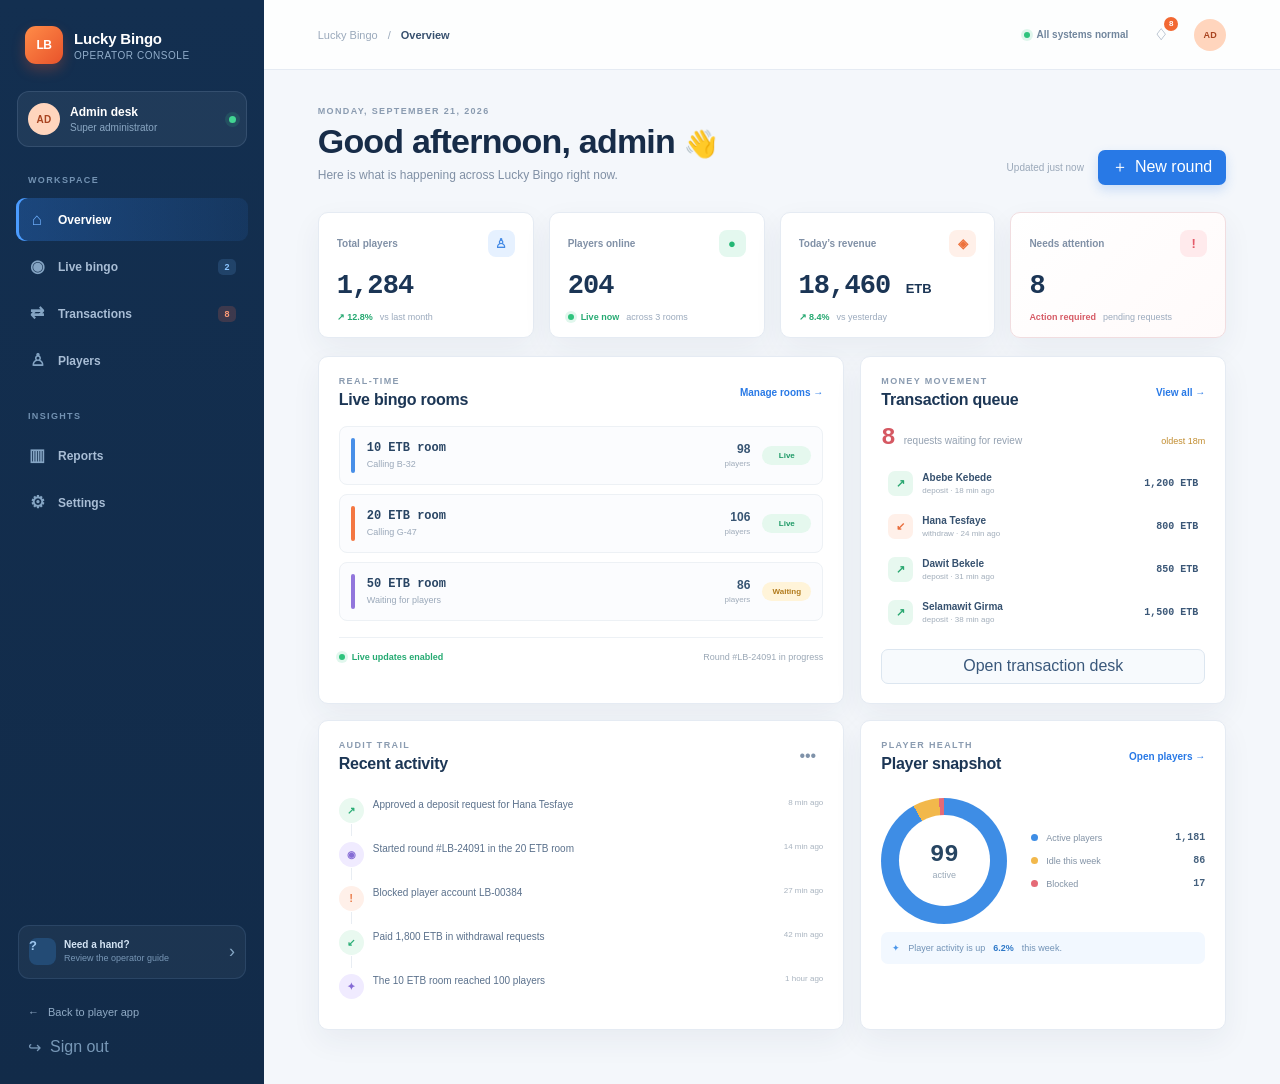
==== admin.html @ dc2738b4 "Add files via upload" ====
<!DOCTYPE html>
<html lang="en">
  <head>
    <meta charset="UTF-8" />
    <meta name="viewport" content="width=device-width, initial-scale=1.0" />
    <meta name="theme-color" content="#f5f7fb" />
    <title>Lucky Bingo — Admin Console</title>
    <link rel="stylesheet" href="style.css" />
    <link rel="stylesheet" href="admin.css" />
  </head>
  <body class="admin-body">
    <div class="admin-shell">
      <aside class="admin-sidebar" id="admin-sidebar">
        <div class="admin-brand">
          <div class="admin-brand-mark" aria-hidden="true">LB</div>
          <div>
            <strong>Lucky Bingo</strong>
            <span>Operator console</span>
          </div>
        </div>

        <div class="admin-user-card">
          <div class="admin-avatar admin-avatar-orange">AD</div>
          <div class="admin-user-copy">
            <strong>Admin desk</strong>
            <span>Super administrator</span>
          </div>
          <span class="admin-online-dot" aria-label="Online"></span>
        </div>

        <nav class="admin-nav" aria-label="Admin navigation">
          <span class="admin-nav-label">Workspace</span>
          <a class="admin-nav-link is-active" href="#overview" data-section="overview">
            <span class="admin-nav-icon" aria-hidden="true">⌂</span>
            <span>Overview</span>
          </a>
          <a class="admin-nav-link" href="#live" data-section="live">
            <span class="admin-nav-icon" aria-hidden="true">◉</span>
            <span>Live bingo</span>
            <em class="admin-nav-badge" id="nav-live-badge">3</em>
          </a>
          <a class="admin-nav-link" href="#transactions" data-section="transactions">
            <span class="admin-nav-icon" aria-hidden="true">⇄</span>
            <span>Transactions</span>
            <em class="admin-nav-badge is-alert" id="nav-transaction-badge">8</em>
          </a>
          <a class="admin-nav-link" href="#players" data-section="players">
            <span class="admin-nav-icon" aria-hidden="true">♙</span>
            <span>Players</span>
          </a>

          <span class="admin-nav-label admin-nav-label-spaced">Insights</span>
          <a class="admin-nav-link" href="#reports" data-section="reports">
            <span class="admin-nav-icon" aria-hidden="true">▥</span>
            <span>Reports</span>
          </a>
          <a class="admin-nav-link" href="#settings" data-section="settings">
            <span class="admin-nav-icon" aria-hidden="true">⚙</span>
            <span>Settings</span>
          </a>
        </nav>

        <div class="admin-sidebar-footer">
          <div class="admin-help-card">
            <span class="admin-help-icon" aria-hidden="true">?</span>
            <div>
              <strong>Need a hand?</strong>
              <span>Review the operator guide</span>
            </div>
            <button type="button" class="admin-icon-button admin-help-button" id="open-help" aria-label="Open help">›</button>
          </div>
          <a class="admin-back-link" href="index.html"><span aria-hidden="true">←</span> Back to player app</a>
          <button type="button" class="admin-signout" id="admin-signout"><span aria-hidden="true">↪</span> Sign out</button>
        </div>
      </aside>

      <main class="admin-main">
        <header class="admin-topbar">
          <button type="button" class="admin-menu-button" id="admin-menu-button" aria-label="Open navigation">☰</button>
          <div class="admin-breadcrumbs">
            <span>Lucky Bingo</span><span aria-hidden="true">/</span><strong id="current-section-label">Overview</strong>
          </div>
          <div class="admin-topbar-actions">
            <div class="admin-system-status"><span class="admin-status-pulse"></span> All systems normal</div>
            <button type="button" class="admin-icon-button admin-notification-button" id="notification-button" aria-label="View notifications">
              <span aria-hidden="true">♢</span><em id="notification-count">5</em>
            </button>
            <div class="admin-top-avatar">AD</div>
          </div>
        </header>

        <div class="admin-content">
          <section class="admin-section is-active" id="admin-overview" data-page="overview">
            <div class="admin-page-heading">
              <div>
                <span class="admin-kicker">MONDAY, SEPTEMBER 21, 2026</span>
                <h1>Good afternoon, admin <span aria-hidden="true">👋</span></h1>
                <p>Here is what is happening across Lucky Bingo right now.</p>
              </div>
              <div class="admin-heading-actions">
                <span class="admin-last-updated" id="last-updated">Updated just now</span>
                <button type="button" class="admin-button admin-button-primary" data-quick-action="new-round"><span aria-hidden="true">＋</span> New round</button>
              </div>
            </div>

            <div class="admin-stat-grid">
              <article class="admin-stat-card">
                <div class="admin-stat-top"><span class="admin-stat-label">Total players</span><span class="admin-stat-icon admin-stat-icon-blue">♙</span></div>
                <strong class="admin-stat-value" id="stat-players">1,284</strong>
                <div class="admin-stat-foot"><span class="admin-trend is-up">↗ 12.8%</span><span>vs last month</span></div>
              </article>
              <article class="admin-stat-card">
                <div class="admin-stat-top"><span class="admin-stat-label">Players online</span><span class="admin-stat-icon admin-stat-icon-green">●</span></div>
                <strong class="admin-stat-value" id="stat-online">286</strong>
                <div class="admin-stat-foot"><span class="admin-live-label"><i></i> Live now</span><span>across 3 rooms</span></div>
              </article>
              <article class="admin-stat-card">
                <div class="admin-stat-top"><span class="admin-stat-label">Today’s revenue</span><span class="admin-stat-icon admin-stat-icon-orange">◈</span></div>
                <strong class="admin-stat-value" id="stat-revenue">18,460 <small>ETB</small></strong>
                <div class="admin-stat-foot"><span class="admin-trend is-up">↗ 8.4%</span><span>vs yesterday</span></div>
              </article>
              <article class="admin-stat-card admin-stat-card-alert">
                <div class="admin-stat-top"><span class="admin-stat-label">Needs attention</span><span class="admin-stat-icon admin-stat-icon-red">!</span></div>
                <strong class="admin-stat-value" id="stat-attention">8</strong>
                <div class="admin-stat-foot"><span class="admin-trend is-alert">Action required</span><span>pending requests</span></div>
              </article>
            </div>

            <div class="admin-dashboard-grid">
              <article class="admin-panel admin-live-summary-panel">
                <div class="admin-panel-heading">
                  <div><span class="admin-panel-eyebrow">REAL-TIME</span><h2>Live bingo rooms</h2></div>
                  <a class="admin-text-link" href="#live" data-section="live">Manage rooms <span aria-hidden="true">→</span></a>
                </div>
                <div class="admin-room-list" id="dashboard-rooms"></div>
                <div class="admin-panel-footer"><span class="admin-live-label"><i></i> Live updates enabled</span><span id="dashboard-round-label">Round #LB-24091 in progress</span></div>
              </article>

              <article class="admin-panel admin-queue-panel">
                <div class="admin-panel-heading">
                  <div><span class="admin-panel-eyebrow">MONEY MOVEMENT</span><h2>Transaction queue</h2></div>
                  <a class="admin-text-link" href="#transactions" data-section="transactions">View all <span aria-hidden="true">→</span></a>
                </div>
                <div class="admin-queue-total"><strong id="queue-total">8</strong><span>requests waiting for review</span><span class="admin-queue-clock" id="queue-age">oldest 18m</span></div>
                <div class="admin-mini-transactions" id="dashboard-transactions"></div>
                <button type="button" class="admin-button admin-button-soft admin-full-button" data-section="transactions">Open transaction desk</button>
              </article>

              <article class="admin-panel admin-activity-panel">
                <div class="admin-panel-heading">
                  <div><span class="admin-panel-eyebrow">AUDIT TRAIL</span><h2>Recent activity</h2></div>
                  <button type="button" class="admin-more-button" id="clear-activity" title="Clear activity">•••</button>
                </div>
                <div class="admin-activity-list" id="activity-list"></div>
              </article>

              <article class="admin-panel admin-health-panel">
                <div class="admin-panel-heading">
                  <div><span class="admin-panel-eyebrow">PLAYER HEALTH</span><h2>Player snapshot</h2></div>
                  <a class="admin-text-link" href="#players" data-section="players">Open players <span aria-hidden="true">→</span></a>
                </div>
                <div class="admin-health-body">
                  <div class="admin-donut" id="player-donut"><span><strong id="active-percent">92</strong><small>active</small></span></div>
                  <div class="admin-health-legend">
                    <div><i class="legend-active"></i><span>Active players</span><strong id="active-count">1,181</strong></div>
                    <div><i class="legend-idle"></i><span>Idle this week</span><strong id="idle-count">86</strong></div>
                    <div><i class="legend-blocked"></i><span>Blocked</span><strong id="blocked-count">17</strong></div>
                  </div>
                </div>
                <div class="admin-health-note"><span aria-hidden="true">✦</span> Player activity is up <b>6.2%</b> this week.</div>
              </article>
            </div>
          </section>

          <section class="admin-section" id="admin-live" data-page="live">
            <div class="admin-page-heading">
              <div><span class="admin-kicker">BINGO OPERATIONS</span><h1>Live bingo control</h1><p>Monitor every room, call numbers, and keep rounds moving.</p></div>
              <div class="admin-heading-actions"><span class="admin-live-label admin-live-label-large"><i></i> Live control connected</span><button type="button" class="admin-button admin-button-primary" data-live-action="new-round"><span aria-hidden="true">＋</span> Start new round</button></div>
            </div>
            <div class="admin-live-toolbar">
              <div class="admin-room-tabs" id="live-room-tabs"></div>
              <div class="admin-live-toolbar-right"><span class="admin-small-muted">Auto-call interval</span><select class="admin-select admin-select-small" id="call-interval"><option value="5">5 sec</option><option value="8" selected>8 sec</option><option value="12">12 sec</option></select><button type="button" class="admin-button admin-button-soft" data-live-action="refresh"><span aria-hidden="true">↻</span> Refresh</button></div>
            </div>
            <div class="admin-live-control-grid">
              <article class="admin-panel admin-round-panel">
                <div class="admin-panel-heading"><div><span class="admin-panel-eyebrow">ROOM CONTROL</span><h2 id="live-room-title">20 ETB room</h2></div><span class="admin-round-state is-live" id="live-round-state"><i></i> LIVE</span></div>
                <div class="admin-round-number"><div class="admin-call-label">LAST NUMBER CALLED</div><strong id="live-call-ball">G-47</strong><span><b id="live-call-count">22</b> of 75 numbers</span></div>
                <div class="admin-round-progress"><div id="live-round-progress" style="width: 29%"></div></div>
                <div class="admin-round-meta"><span>Round <b id="live-round-id">#LB-24091</b></span><span>Prize pool <b id="live-prize-pool">3,240 ETB</b></span></div>
                <div class="admin-round-actions"><button type="button" class="admin-button admin-button-primary" data-live-action="toggle-round" id="toggle-round-button">Pause round</button><button type="button" class="admin-button admin-button-outline" data-live-action="next-call"><span aria-hidden="true">↗</span> Call next</button><button type="button" class="admin-button admin-button-danger-outline" data-live-action="end-round">End round</button></div>
                <div class="admin-control-warning"><span aria-hidden="true">!</span><span>Ending a round cannot be undone. Confirmations are required for payouts.</span></div>
              </article>
              <article class="admin-panel admin-room-health-panel">
                <div class="admin-panel-heading"><div><span class="admin-panel-eyebrow">ROOM HEALTH</span><h2>At a glance</h2></div><span class="admin-chip admin-chip-green">Healthy</span></div>
                <div class="admin-health-metrics"><div><strong id="live-player-count">106</strong><span>players joined</span></div><div><strong id="live-card-count">106</strong><span>cards in play</span></div><div><strong id="live-callers">4</strong><span>possible winners</span></div><div><strong id="live-average-call">01:42</strong><span>avg. call time</span></div></div>
                <div class="admin-room-progress-list"><div><span>Room capacity</span><b>71%</b><div><i style="width:71%"></i></div></div><div><span>Connection quality</span><b>98%</b><div><i class="is-blue" style="width:98%"></i></div></div></div>
              </article>
              <article class="admin-panel admin-call-history-panel">
                <div class="admin-panel-heading"><div><span class="admin-panel-eyebrow">CALL HISTORY</span><h2>Numbers called</h2></div><button type="button" class="admin-more-button" data-live-action="clear-history">Clear</button></div>
                <div class="admin-call-history" id="live-call-history"></div>
                <p class="admin-empty-note" id="call-history-note">Most recent calls appear here.</p>
              </article>
              <article class="admin-panel admin-room-management-panel">
                <div class="admin-panel-heading"><div><span class="admin-panel-eyebrow">ROOMS</span><h2>Room availability</h2></div><span class="admin-small-muted">Player lobby view</span></div>
                <div class="admin-management-list" id="live-room-management"></div>
              </article>
            </div>
          </section>

          <section class="admin-section" id="admin-transactions" data-page="transactions">
            <div class="admin-page-heading">
              <div><span class="admin-kicker">FINANCE DESK</span><h1>Deposits &amp; withdrawals</h1><p>Review requests, verify payment details, and keep player balances accurate.</p></div>
              <div class="admin-heading-actions"><button type="button" class="admin-button admin-button-soft" id="export-transactions"><span aria-hidden="true">↓</span> Export CSV</button><button type="button" class="admin-button admin-button-primary" id="refresh-transactions"><span aria-hidden="true">↻</span> Refresh</button></div>
            </div>
            <div class="admin-finance-summary"><div><span>Pending deposits</span><strong id="finance-deposits">5,800 <small>ETB</small></strong><em id="finance-deposit-count">5 requests</em></div><div><span>Pending withdrawals</span><strong id="finance-withdrawals">2,450 <small>ETB</small></strong><em id="finance-withdrawal-count">3 requests</em></div><div><span>Processed today</span><strong id="finance-processed">18,460 <small>ETB</small></strong><em class="is-positive">+8.4% from yesterday</em></div><div><span>Average review time</span><strong>06:24</strong><em class="is-positive">Within target</em></div></div>
            <article class="admin-panel admin-table-panel">
              <div class="admin-table-toolbar"><div class="admin-filter-tabs" role="tablist" aria-label="Transaction filter"><button type="button" class="is-active" data-transaction-filter="all">All <b id="filter-all-count">8</b></button><button type="button" data-transaction-filter="deposit">Deposits <b id="filter-deposit-count">5</b></button><button type="button" data-transaction-filter="withdraw">Withdrawals <b id="filter-withdraw-count">3</b></button><button type="button" data-transaction-filter="processed">Processed</button></div><div class="admin-table-tools"><label class="admin-inline-search"><span aria-hidden="true">⌕</span><input type="search" id="transaction-search" placeholder="Search transactions" /></label><select class="admin-select" id="transaction-status-filter"><option value="all">All statuses</option><option value="pending">Pending</option><option value="approved">Approved</option><option value="rejected">Rejected</option></select></div></div>
              <div class="admin-table-scroll"><table class="admin-table"><thead><tr><th>Player</th><th>Type</th><th>Method</th><th>Amount</th><th>Requested</th><th>Status</th><th><span class="admin-sr-only">Actions</span></th></tr></thead><tbody id="transactions-table"></tbody></table></div>
              <div class="admin-table-footer"><span id="transaction-result-count">Showing 8 requests</span><div class="admin-pagination"><button type="button" disabled aria-label="Previous page">‹</button><button type="button" class="is-current">1</button><button type="button">2</button><button type="button" aria-label="Next page">›</button></div></div>
            </article>
          </section>

          <section class="admin-section" id="admin-players" data-page="players">
            <div class="admin-page-heading">
              <div><span class="admin-kicker">PLAYER DIRECTORY</span><h1>Players</h1><p>Search accounts, manage access, and keep player profiles up to date.</p></div>
              <div class="admin-heading-actions"><button type="button" class="admin-button admin-button-soft" id="export-players"><span aria-hidden="true">↓</span> Export list</button><button type="button" class="admin-button admin-button-primary" data-player-action="add"><span aria-hidden="true">＋</span> Add player</button></div>
            </div>
            <div class="admin-player-insights"><div><span class="admin-insight-icon admin-insight-blue">♙</span><span><b id="player-total-count">1,284</b><small>Total accounts</small></span></div><div><span class="admin-insight-icon admin-insight-green">✓</span><span><b id="player-verified-count">1,198</b><small>Verified accounts</small></span></div><div><span class="admin-insight-icon admin-insight-orange">◌</span><span><b id="player-new-count">38</b><small>New this month</small></span></div><div><span class="admin-insight-icon admin-insight-red">!</span><span><b id="player-blocked-count">17</b><small>Blocked accounts</small></span></div></div>
            <article class="admin-panel admin-table-panel">
              <div class="admin-table-toolbar"><label class="admin-player-search"><span aria-hidden="true">⌕</span><input type="search" id="player-search" placeholder="Search by name, email, phone or player ID" /><kbd>⌘ K</kbd></label><div class="admin-table-tools"><select class="admin-select" id="player-status-filter"><option value="all">All statuses</option><option value="active">Active</option><option value="idle">Idle</option><option value="blocked">Blocked</option></select><button type="button" class="admin-filter-button" id="player-filter-button"><span aria-hidden="true">☷</span> Filters</button></div></div>
              <div class="admin-table-scroll"><table class="admin-table admin-player-table"><thead><tr><th>Player</th><th>Contact</th><th>Wallet balance</th><th>Games</th><th>Last active</th><th>Status</th><th><span class="admin-sr-only">Actions</span></th></tr></thead><tbody id="players-table"></tbody></table></div>
              <div class="admin-table-footer"><span id="player-result-count">Showing 8 players</span><div class="admin-pagination"><button type="button" disabled>‹</button><button type="button" class="is-current">1</button><button type="button">2</button><button type="button">3</button><button type="button">›</button></div></div>
            </article>
          </section>

          <section class="admin-section" id="admin-reports" data-page="reports">
            <div class="admin-page-heading"><div><span class="admin-kicker">INSIGHTS</span><h1>Reports</h1><p>Understand performance, player behavior, and the health of your bingo operation.</p></div><div class="admin-heading-actions"><select class="admin-select" id="report-range"><option>Last 7 days</option><option>Last 30 days</option><option>This year</option></select><button type="button" class="admin-button admin-button-soft" id="export-report"><span aria-hidden="true">↓</span> Export report</button></div></div>
            <div class="admin-report-grid"><article class="admin-panel admin-chart-panel admin-chart-wide"><div class="admin-panel-heading"><div><span class="admin-panel-eyebrow">REVENUE TREND</span><h2>Net revenue</h2></div><strong class="admin-chart-total">18,460 <small>ETB</small></strong></div><div class="admin-chart-legend"><span><i class="chart-line chart-line-blue"></i> Revenue</span><span><i class="chart-line chart-line-orange"></i> Payouts</span></div><div class="admin-chart" aria-label="Revenue chart"><div class="admin-chart-y"><span>20k</span><span>15k</span><span>10k</span><span>5k</span><span>0</span></div><div class="admin-chart-area"><div class="admin-chart-gridlines"><i></i><i></i><i></i><i></i><i></i></div><svg viewBox="0 0 720 220" preserveAspectRatio="none" role="img" aria-label="Revenue and payout trend"><defs><linearGradient id="revenue-fill" x1="0" x2="0" y1="0" y2="1"><stop offset="0" stop-color="#2f80ed" stop-opacity=".24"/><stop offset="1" stop-color="#2f80ed" stop-opacity="0"/></linearGradient></defs><path class="chart-fill" d="M0 172 C42 162 58 155 92 158 S144 134 178 145 S230 121 268 130 S320 91 360 112 S416 82 452 96 S496 48 540 72 S600 38 636 55 S682 31 720 42 L720 220 L0 220 Z"/><path class="chart-path chart-path-blue" d="M0 172 C42 162 58 155 92 158 S144 134 178 145 S230 121 268 130 S320 91 360 112 S416 82 452 96 S496 48 540 72 S600 38 636 55 S682 31 720 42"/><path class="chart-path chart-path-orange" d="M0 190 C42 181 58 176 92 178 S144 161 178 170 S230 144 268 154 S320 119 360 140 S416 106 452 125 S496 79 540 102 S600 65 636 83 S682 61 720 70"/></svg><div class="admin-chart-x"><span>15 Sep</span><span>17 Sep</span><span>19 Sep</span><span>21 Sep</span></div></div></div></article><article class="admin-panel admin-chart-panel"><div class="admin-panel-heading"><div><span class="admin-panel-eyebrow">ROOM PERFORMANCE</span><h2>Top rooms</h2></div><button type="button" class="admin-more-button">•••</button></div><div class="admin-bar-list"><div><span><b>10 ETB room</b><small>2,180 rounds</small></span><strong>42%</strong><i><em style="width:42%"></em></i></div><div><span><b>20 ETB room</b><small>1,640 rounds</small></span><strong>34%</strong><i><em style="width:34%"></em></i></div><div><span><b>50 ETB room</b><small>812 rounds</small></span><strong>24%</strong><i><em style="width:24%"></em></i></div></div><div class="admin-report-callout"><span aria-hidden="true">✦</span><span>The <b>10 ETB room</b> brings the most first-time players.</span></div></article><article class="admin-panel admin-chart-panel"><div class="admin-panel-heading"><div><span class="admin-panel-eyebrow">PLAYER RETENTION</span><h2>Weekly return rate</h2></div><span class="admin-chip admin-chip-green">+4.8%</span></div><div class="admin-retention-score"><strong>68.4<small>%</small></strong><span>players returned this week</span></div><div class="admin-retention-bars"><i style="height:43%"></i><i style="height:58%"></i><i style="height:51%"></i><i style="height:70%"></i><i style="height:64%"></i><i style="height:83%"></i><i style="height:92%"></i></div><div class="admin-chart-x admin-chart-x-even"><span>Mon</span><span>Tue</span><span>Wed</span><span>Thu</span><span>Fri</span><span>Sat</span><span>Sun</span></div></article></div>
          </section>

          <section class="admin-section" id="admin-settings" data-page="settings">
            <div class="admin-page-heading"><div><span class="admin-kicker">CONTROL CENTER</span><h1>Settings</h1><p>Set safe defaults for your operation. Changes are saved in this browser.</p></div><span class="admin-saved-label" id="settings-saved">All changes saved</span></div>
            <div class="admin-settings-grid"><article class="admin-panel admin-settings-panel"><div class="admin-panel-heading"><div><span class="admin-panel-eyebrow">GAME DEFAULTS</span><h2>Round settings</h2></div></div><label class="admin-setting-row"><span><b>Commission rate</b><small>Percentage held from every prize pool</small></span><span class="admin-input-suffix"><input type="number" id="setting-commission" min="0" max="50" step="1" value="20" /><em>%</em></span></label><label class="admin-setting-row"><span><b>Auto-start threshold</b><small>Players required before a room starts</small></span><span class="admin-input-suffix"><input type="number" id="setting-threshold" min="2" max="500" step="1" value="10" /><em>players</em></span></label><label class="admin-setting-row"><span><b>Card-selection countdown</b><small>Players have this long to enter cards before the round starts</small></span><span class="admin-input-suffix"><input type="number" id="setting-countdown" min="10" max="600" step="5" value="60" /><em>seconds</em></span></label><label class="admin-setting-row"><span><b>Auto-call numbers</b><small>Allow rooms to call numbers automatically</small></span><input type="checkbox" class="admin-switch" id="setting-autocall" checked /></label><label class="admin-setting-row"><span><b>Maintenance mode</b><small>Temporarily prevent new games from starting</small></span><input type="checkbox" class="admin-switch is-danger" id="setting-maintenance" /></label></article><article class="admin-panel admin-settings-panel"><div class="admin-panel-heading"><div><span class="admin-panel-eyebrow">SECURITY &amp; ALERTS</span><h2>Admin preferences</h2></div></div><label class="admin-setting-row"><span><b>Transaction alerts</b><small>Notify this desk about new finance requests</small></span><input type="checkbox" class="admin-switch" id="setting-transactions" checked /></label><label class="admin-setting-row"><span><b>Large withdrawal review</b><small>Require a second review above 5,000 ETB</small></span><input type="checkbox" class="admin-switch" id="setting-large-withdrawal" checked /></label><label class="admin-setting-row"><span><b>Session timeout</b><small>Sign out after inactivity</small></span><select class="admin-select admin-select-small" id="setting-timeout"><option value="30">30 minutes</option><option value="60" selected>1 hour</option><option value="240">4 hours</option></select></label><div class="admin-security-note"><span aria-hidden="true">✓</span><div><b>Two-step verification is active</b><small>Your admin account is protected with an extra sign-in step.</small></div></div></article></div>
          </section>
        </div>
      </main>
    </div>

    <div class="admin-toast" id="admin-toast" hidden></div>

    <div class="admin-modal-backdrop" id="player-modal" hidden>
      <section class="admin-modal" role="dialog" aria-modal="true" aria-labelledby="player-modal-title">
        <div class="admin-modal-heading"><div><span class="admin-panel-eyebrow">PLAYER ACCOUNT</span><h2 id="player-modal-title">Edit player</h2></div><button type="button" class="admin-modal-close" data-close-modal="player-modal" aria-label="Close">×</button></div>
        <form id="player-form"><input type="hidden" id="player-form-id" /><div class="admin-form-grid"><label><span>Full name</span><input type="text" id="player-form-name" required /></label><label><span>Player ID</span><input type="text" id="player-form-username" disabled /></label><label><span>Email address</span><input type="email" id="player-form-email" required /></label><label><span>Phone number</span><input type="tel" id="player-form-phone" required /></label><label><span>Wallet balance (ETB)</span><input type="number" id="player-form-balance" min="0" step="1" required /></label><label><span>Account status</span><select id="player-form-status"><option value="active">Active</option><option value="idle">Idle</option><option value="blocked">Blocked</option></select></label></div><label class="admin-form-wide"><span>Admin note</span><textarea id="player-form-note" rows="3" placeholder="Optional internal note about this account"></textarea></label><div class="admin-modal-actions"><button type="button" class="admin-button admin-button-soft" data-close-modal="player-modal">Cancel</button><button type="submit" class="admin-button admin-button-primary">Save player</button></div></form>
      </section>
    </div>

    <div class="admin-modal-backdrop" id="password-modal" hidden>
      <section class="admin-modal admin-modal-small" role="dialog" aria-modal="true" aria-labelledby="password-modal-title">
        <div class="admin-modal-heading"><div><span class="admin-panel-eyebrow">SECURITY ACTION</span><h2 id="password-modal-title">Change password</h2></div><button type="button" class="admin-modal-close" data-close-modal="password-modal" aria-label="Close">×</button></div>
        <p class="admin-modal-copy">Set a temporary password for <b id="password-player-name">this player</b>. The player will be asked to change it after signing in.</p>
        <form id="password-form"><input type="hidden" id="password-form-id" /><label class="admin-form-wide"><span>Temporary password</span><input type="password" id="password-form-value" minlength="6" required placeholder="At least 6 characters" /></label><label class="admin-check-row"><input type="checkbox" id="password-notify" checked /><span>Notify the player about the password reset</span></label><div class="admin-modal-actions"><button type="button" class="admin-button admin-button-soft" data-close-modal="password-modal">Cancel</button><button type="submit" class="admin-button admin-button-primary">Set password</button></div></form>
      </section>
    </div>

    <div class="admin-modal-backdrop" id="help-modal" hidden>
      <section class="admin-modal admin-modal-small" role="dialog" aria-modal="true" aria-labelledby="help-modal-title"><div class="admin-modal-heading"><div><span class="admin-panel-eyebrow">OPERATOR GUIDE</span><h2 id="help-modal-title">A safe admin workflow</h2></div><button type="button" class="admin-modal-close" data-close-modal="help-modal" aria-label="Close">×</button></div><div class="admin-guide-list"><div><b>1</b><span>Review deposit and withdrawal requests before approving a balance change.</span></div><div><b>2</b><span>Use the live room controls to pause a room if a payment or connection issue appears.</span></div><div><b>3</b><span>Block suspicious accounts and record the reason in the player note.</span></div><div><b>4</b><span>Export finance reports regularly for reconciliation.</span></div></div><div class="admin-modal-actions"><button type="button" class="admin-button admin-button-primary" data-close-modal="help-modal">Got it</button></div></section>
    </div>

    <script src="admin.js"></script>
  </body>
</html>
---- style.css ----
* {
  margin: 0;
  padding: 0;
  box-sizing: border-box;
}

:root {
  --page: #0868ad;
  --page-deep: #075d9d;
  --nav: #1c2a3a;
  --panel: #193866;
  --panel-deep: #15345f;
  --orange: #f45b0a;
  --orange-deep: #dd4d05;
  --yellow: #fff229;
  --yellow-soft: #f3ef9e;
  --white: #fbfdff;
  --muted: #b7c3d7;
  --ink: #172b4d;
  --line: rgba(255, 255, 255, 0.08);
  --green: #57c77c;
  --red: #f3424f;
}

html,
body {
  min-height: 100%;
}

body {
  min-height: 100dvh;
  font-family: "Trebuchet MS", "Segoe UI", system-ui, sans-serif;
  background: var(--page);
  color: var(--white);
  overflow-x: hidden;
  user-select: none;
  -webkit-user-select: none;
}

button {
  font: inherit;
}

.lb-root {
  min-height: 100dvh;
  display: grid;
  place-items: start center;
}

.lb-frame {
  position: relative;
  width: min(100%, 760px);
  min-height: 100dvh;
  overflow: hidden;
  background: linear-gradient(180deg, var(--page) 0%, var(--page-deep) 100%);
  box-shadow: 0 0 0 1px rgba(0, 0, 0, 0.06);
  display: flex;
  flex-direction: column;
}

.lb-top {
  min-height: 0;
  display: none;
}

.lb-logo {
  color: var(--white);
  font-size: clamp(25px, 5vw, 40px);
  font-weight: 800;
  letter-spacing: -1.1px;
  line-height: 1;
  text-align: left;
  white-space: nowrap;
}

.lb-icon-btn {
  display: grid;
  place-items: center;
  width: 42px;
  height: 48px;
  border: 0;
  background: transparent;
  color: var(--white);
  cursor: pointer;
  transition: color 0.16s ease, transform 0.16s ease;
}

.lb-icon-btn:hover,
.lb-icon-btn:focus-visible {
  color: var(--yellow);
  transform: scale(1.06);
  outline: none;
}

.lb-close {
  font-family: Arial, sans-serif;
  font-size: 56px;
  font-weight: 200;
  line-height: 0.72;
}

.lb-header-actions {
  display: flex;
  align-items: center;
  justify-content: flex-end;
  gap: 20px;
}

.lb-expand {
  font-family: Arial, sans-serif;
  font-size: 44px;
  line-height: 0.5;
  padding-bottom: 12px;
}

.lb-options {
  font-family: Arial, sans-serif;
  font-size: 45px;
  line-height: 0.45;
}

.lb-main {
  position: relative;
  flex: 1;
  min-height: 0;
  display: flex;
  flex-direction: column;
}

.lb-view {
  display: none;
  flex: 1;
  min-height: 0;
  flex-direction: column;
  padding: 34px 22px 26px;
  overflow: auto;
}

.lb-view.is-on {
  display: flex;
}

.lb-lobby {
  padding-top: 34px;
}

.lb-lobby-toolbar {
  display: flex;
  align-items: center;
  justify-content: space-between;
  gap: 16px;
  margin: 0 10px 28px;
}

.lb-lobby-actions {
  display: flex;
  align-items: center;
  gap: 10px;
}

.lb-balance-card,
.lb-admin-link,
.lb-refresh {
  border: 0;
  cursor: pointer;
  transition: transform 0.16s ease, filter 0.16s ease, box-shadow 0.16s ease;
}

.lb-balance-card:hover,
.lb-balance-card:focus-visible,
.lb-admin-link:hover,
.lb-admin-link:focus-visible,
.lb-refresh:hover,
.lb-refresh:focus-visible {
  transform: translateY(-2px);
  filter: brightness(1.08);
  outline: none;
}

.lb-balance-card {
  min-width: 178px;
  display: flex;
  align-items: center;
  gap: 11px;
  padding: 11px 14px;
  border-radius: 10px;
  background: #15263b;
  color: var(--white);
  box-shadow: 0 5px 0 rgba(0, 0, 0, 0.12);
  text-align: left;
}

.lb-wallet-icon {
  display: grid;
  place-items: center;
  width: 40px;
  height: 38px;
  flex: 0 0 auto;
}

.lb-wallet-icon svg {
  width: 38px;
  height: 34px;
  fill: none;
  stroke: var(--white);
  stroke-linecap: round;
  stroke-linejoin: round;
  stroke-width: 2.2;
}

.lb-balance-value {
  display: inline-flex;
  align-items: baseline;
  gap: 7px;
  color: var(--yellow);
  font-family: Consolas, "Courier New", monospace;
  font-size: 28px;
  font-weight: 800;
  line-height: 1;
  white-space: nowrap;
}

.lb-currency {
  font-family: inherit;
  font-size: 20px;
}

.lb-balance-arrow {
  margin-left: auto;
  color: #c9d5e5;
  font-family: Arial, sans-serif;
  font-size: 32px;
  font-weight: 300;
  line-height: 0.7;
}

.lb-admin-link,
.lb-refresh {
  display: inline-flex;
  align-items: center;
  justify-content: center;
  min-height: 48px;
  padding: 12px 17px 13px;
  border-radius: 8px;
  background: #18345f;
  color: var(--white);
  font-family: Consolas, "Courier New", monospace;
  font-size: 24px;
  font-weight: 700;
  line-height: 1;
  text-decoration: none;
  box-shadow: 0 5px 0 rgba(0, 0, 0, 0.12);
}

.lb-admin-link {
  background: var(--orange);
  color: var(--white);
}

.lb-room-list {
  width: 100%;
}

.lb-room-head,
.lb-room {
  display: grid;
  grid-template-columns: 1.05fr 1.1fr 0.92fr 1.2fr 1.12fr;
  align-items: center;
  column-gap: 12px;
}

.lb-room-head {
  min-height: 66px;
  padding: 0 25px;
  border-radius: 16px 16px 0 0;
  background: var(--orange);
  color: var(--white);
  font-family: Consolas, "Courier New", monospace;
  font-size: clamp(17px, 3.3vw, 27px);
  letter-spacing: 0.2px;
  line-height: 1;
  text-align: center;
  box-shadow: 0 4px 0 rgba(137, 49, 0, 0.16);
}

.lb-room-head span:first-child,
.lb-room-head span:nth-child(2),
.lb-room-head span:nth-child(3),
.lb-room-head span:nth-child(4),
.lb-room-head span:nth-child(5) {
  white-space: nowrap;
}

.lb-rooms {
  display: flex;
  flex-direction: column;
  gap: 20px;
  padding-top: 10px;
}

.lb-room {
  width: 100%;
  min-height: 120px;
  padding: 16px 25px;
  border: 0;
  border-radius: 16px;
  background: var(--panel);
  color: var(--white);
  font-family: Consolas, "Courier New", monospace;
  text-align: center;
  box-shadow: 0 5px 0 rgba(7, 35, 70, 0.32);
  cursor: pointer;
  transition: transform 0.16s ease, background 0.16s ease, box-shadow 0.16s ease;
}

.lb-room:hover,
.lb-room:focus-visible {
  background: #204577;
  box-shadow: 0 7px 0 rgba(7, 35, 70, 0.3);
  transform: translateY(-2px);
  outline: none;
}

.lb-room.is-locked {
  cursor: not-allowed;
}

.lb-room.is-locked:hover,
.lb-room.is-locked:focus-visible {
  background: var(--panel);
  transform: none;
}

.lb-room-stake,
.lb-room-active,
.lb-room-players,
.lb-room-prize,
.lb-room-play {
  min-width: 0;
}

.lb-room-stake {
  color: var(--white);
  font-size: clamp(18px, 3.2vw, 26px);
  font-weight: 700;
  line-height: 1.2;
  white-space: nowrap;
}

.lb-room-active {
  display: flex;
  align-items: center;
  justify-content: center;
  min-height: 54px;
  color: var(--muted);
  font-size: clamp(16px, 2.9vw, 23px);
  line-height: 1.1;
  white-space: normal;
}

.lb-room-active.is-ready {
  color: var(--green);
  font-weight: 700;
}

.lb-room-players,
.lb-room-prize {
  color: var(--white);
  font-size: clamp(17px, 3vw, 24px);
  line-height: 1.2;
  white-space: nowrap;
}

.lb-room-prize {
  text-align: right;
}

.lb-room-play {
  display: inline-flex;
  align-items: center;
  justify-content: center;
  min-height: 54px;
  padding: 0 19px;
  border-radius: 17px;
  background: var(--yellow-soft);
  color: #5c4389;
  font-size: clamp(17px, 3.1vw, 25px);
  font-weight: 700;
  line-height: 1;
  white-space: nowrap;
  transition: background 0.16s ease, color 0.16s ease, box-shadow 0.16s ease;
}

.lb-room-play.is-enabled {
  background: var(--yellow);
  color: #572f80;
  box-shadow: 0 0 0 2px rgba(255, 242, 41, 0.15), 0 4px 12px rgba(255, 242, 41, 0.16);
}

.lb-room:hover .lb-room-play.is-enabled,
.lb-room:focus-visible .lb-room-play.is-enabled {
  background: #ffff75;
}

.lb-footer {
  margin-top: auto;
  padding: 56px 0 14px;
  color: var(--white);
  font-family: Consolas, "Courier New", monospace;
  font-size: clamp(18px, 3.5vw, 27px);
  letter-spacing: 0.5px;
  text-align: center;
}

.lb-sr-only {
  position: absolute;
  width: 1px;
  height: 1px;
  padding: 0;
  margin: -1px;
  overflow: hidden;
  clip: rect(0, 0, 0, 0);
  white-space: nowrap;
  border: 0;
}

/* Wallet panel */
.lb-overlay {
  position: absolute;
  inset: 0;
  z-index: 10;
  display: grid;
  place-items: center;
  padding: clamp(12px, 4vw, 30px);
  background: rgba(3, 24, 46, 0.76);
  backdrop-filter: blur(7px);
  animation: lb-wallet-fade 0.2s ease both;
}

.lb-overlay[hidden] {
  display: none;
}

.lb-wallet-panel {
  width: min(100%, 650px);
  max-height: min(900px, calc(100dvh - 32px));
  overflow: auto;
  padding: clamp(22px, 4vw, 34px);
  border: 1px solid rgba(255, 255, 255, 0.7);
  border-radius: 26px;
  background: linear-gradient(145deg, #f8fbff 0%, #eef4fb 100%);
  color: var(--ink);
  box-shadow: 0 28px 90px rgba(1, 22, 49, 0.48), 0 0 0 8px rgba(255, 255, 255, 0.05);
  animation: lb-wallet-rise 0.24s ease both;
  scrollbar-color: #b9c9db transparent;
}

.lb-wallet-panel-head {
  display: flex;
  align-items: flex-start;
  justify-content: space-between;
  gap: 18px;
}

.lb-eyebrow {
  color: #70839d;
  font-family: Consolas, "Courier New", monospace;
  font-size: 12px;
  font-weight: 800;
  letter-spacing: 1.8px;
}

.lb-wallet-panel h2 {
  margin-top: 7px;
  color: #172f55;
  font-size: clamp(27px, 5vw, 42px);
  letter-spacing: -1px;
  line-height: 1.05;
}

.lb-wallet-subtitle {
  margin-top: 8px;
  color: #71849d;
  font-size: 14px;
  line-height: 1.4;
}

.lb-panel-close {
  display: grid;
  place-items: center;
  width: 46px;
  height: 46px;
  flex: 0 0 auto;
  border: 0;
  border-radius: 13px;
  background: #e3eaf3;
  color: #2b486c;
  font-family: Arial, sans-serif;
  font-size: 34px;
  font-weight: 300;
  line-height: 0.8;
  cursor: pointer;
  transition: background 0.16s ease, color 0.16s ease, transform 0.16s ease;
}

.lb-panel-close:hover,
.lb-panel-close:focus-visible {
  background: #d2deed;
  color: #14345d;
  outline: none;
  transform: rotate(4deg);
}

.lb-wallet-summary {
  display: flex;
  align-items: center;
  justify-content: space-between;
  gap: 18px;
  margin-top: 25px;
  padding: 19px 22px;
  border: 1px solid #dbe5f0;
  border-radius: 15px;
  background: #e8eef6;
  color: #607490;
}

.lb-wallet-summary > div {
  display: flex;
  flex-direction: column;
  gap: 5px;
  min-width: 0;
}

.lb-summary-label {
  font-size: 16px;
  font-weight: 700;
}

.lb-summary-hint {
  color: #8b9bb0;
  font-size: 11px;
}

.lb-wallet-summary strong {
  display: inline-flex;
  align-items: baseline;
  gap: 8px;
  color: #1c385d;
  font-family: Consolas, "Courier New", monospace;
  font-size: clamp(24px, 5vw, 29px);
  white-space: nowrap;
}

.lb-wallet-summary strong em {
  color: #6c8099;
  font-family: inherit;
  font-size: 15px;
  font-style: normal;
}

.lb-wallet-tabs {
  display: grid;
  grid-template-columns: 1fr 1fr;
  gap: 5px;
  margin-top: 20px;
  padding: 5px;
  border: 1px solid #dbe4ef;
  border-radius: 13px;
  background: #e0e8f2;
}

.lb-wallet-tabs button {
  min-height: 49px;
  border: 0;
  border-radius: 9px;
  background: transparent;
  color: #657993;
  font-size: 16px;
  font-weight: 800;
  cursor: pointer;
  transition: background 0.16s ease, color 0.16s ease, box-shadow 0.16s ease;
}

.lb-wallet-tabs button.is-active {
  background: #fff;
  color: #1b3e6b;
  box-shadow: 0 3px 10px rgba(24, 55, 93, 0.13);
}

.lb-wallet-tabs button:hover:not(.is-active) {
  color: #2e527e;
}

.lb-wallet-tabs button:focus-visible,
.lb-provider:focus-visible,
.lb-wallet-submit:focus-visible,
.lb-payment-account button:focus-visible,
.lb-wallet-form input:focus-visible,
.lb-wallet-form textarea:focus-visible {
  outline: 3px solid rgba(8, 104, 173, 0.28);
  outline-offset: 2px;
}

.lb-wallet-view {
  display: none;
}

.lb-wallet-view.is-active {
  display: block;
  animation: lb-wallet-content 0.18s ease both;
}

.lb-wallet-promo,
.lb-wallet-alert {
  display: flex;
  align-items: center;
  gap: 12px;
  margin-top: 20px;
  padding: 13px 14px;
  border-radius: 13px;
  line-height: 1.35;
}

.lb-wallet-promo {
  border: 1px solid #f2d98a;
  background: linear-gradient(135deg, #fff7d8, #fffbe9);
  color: #725b1e;
}

.lb-promo-icon {
  display: grid;
  place-items: center;
  width: 34px;
  height: 34px;
  flex: 0 0 auto;
  border-radius: 10px;
  background: #ffe9a3;
  font-size: 19px;
}

.lb-wallet-promo > div,
.lb-wallet-alert > div {
  display: flex;
  flex-direction: column;
  gap: 2px;
  min-width: 0;
}

.lb-wallet-promo strong,
.lb-wallet-alert strong {
  color: #5f4a14;
  font-size: 13px;
}

.lb-wallet-promo div span,
.lb-wallet-alert div span {
  color: #927a36;
  font-size: 12px;
}

.lb-promo-badge {
  margin-left: auto;
  padding: 5px 8px;
  border-radius: 7px;
  background: #ffedb0;
  color: #80661d;
  font-family: Consolas, "Courier New", monospace;
  font-size: 10px;
  font-weight: 800;
  white-space: nowrap;
}

.lb-wallet-alert {
  border: 1px solid #f0c98d;
  background: #fff6e6;
}

.lb-alert-icon {
  display: grid;
  place-items: center;
  width: 29px;
  height: 29px;
  flex: 0 0 auto;
  border-radius: 50%;
  background: #ffe1ac;
  color: #a96913;
  font-size: 16px;
  font-weight: 900;
}

.lb-wallet-alert strong {
  color: #76501d;
}

.lb-wallet-alert div span {
  color: #9a7a4d;
}

.lb-wallet-section-head {
  display: flex;
  align-items: flex-start;
  gap: 10px;
  margin: 22px 0 11px;
}

.lb-step-index {
  display: grid;
  place-items: center;
  width: 22px;
  height: 22px;
  flex: 0 0 auto;
  border-radius: 50%;
  background: #dceafa;
  color: #1665a3;
  font-family: Consolas, "Courier New", monospace;
  font-size: 12px;
  font-weight: 900;
}

.lb-wallet-section-head > div {
  display: flex;
  flex-direction: column;
  gap: 3px;
}

.lb-wallet-section-head strong {
  color: #223f65;
  font-size: 15px;
}

.lb-wallet-section-head small {
  color: #8192a7;
  font-size: 11px;
}

.lb-provider-grid {
  display: grid;
  grid-template-columns: repeat(3, minmax(0, 1fr));
  gap: 10px;
}

.lb-provider {
  position: relative;
  display: flex;
  align-items: center;
  gap: 9px;
  min-width: 0;
  padding: 11px 10px;
  border: 1px solid #d5e0eb;
  border-radius: 13px;
  background: #fff;
  color: var(--ink);
  text-align: left;
  cursor: pointer;
  transition: border-color 0.16s ease, background 0.16s ease, box-shadow 0.16s ease, transform 0.16s ease;
}

.lb-provider:hover {
  border-color: #91b7da;
  box-shadow: 0 6px 16px rgba(25, 71, 116, 0.1);
  transform: translateY(-1px);
}

.lb-provider.is-selected {
  border-color: #2686c8;
  background: #f1f8fe;
  box-shadow: 0 0 0 2px rgba(38, 134, 200, 0.12);
}

.lb-provider-logo {
  display: grid;
  place-items: center;
  width: 42px;
  height: 42px;
  flex: 0 0 auto;
  overflow: hidden;
  border: 1px solid #e3eaf2;
  border-radius: 10px;
  background: #fff;
}

.lb-provider-logo img {
  display: block;
  width: 100%;
  height: 100%;
  object-fit: contain;
}

.lb-provider-copy {
  display: flex;
  flex-direction: column;
  gap: 3px;
  min-width: 0;
}

.lb-provider-copy strong {
  overflow: hidden;
  color: #223d62;
  font-size: 13px;
  text-overflow: ellipsis;
  white-space: nowrap;
}

.lb-provider-copy small {
  color: #8a9bb0;
  font-size: 10px;
  white-space: nowrap;
}

.lb-provider-check {
  display: grid;
  place-items: center;
  width: 18px;
  height: 18px;
  margin-left: auto;
  flex: 0 0 auto;
  border: 1px solid #c7d5e4;
  border-radius: 50%;
  color: transparent;
  font-size: 11px;
  font-weight: 900;
}

.lb-provider.is-selected .lb-provider-check {
  border-color: #1980c4;
  background: #1980c4;
  color: #fff;
}

.lb-payment-account {
  margin-top: 13px;
  padding: 15px 17px;
  border: 1px solid #b9dbf2;
  border-radius: 14px;
  background: linear-gradient(135deg, #eaf6ff, #f5fbff);
  color: #2a5279;
}

.lb-payment-account-top,
.lb-account-number-row {
  display: flex;
  align-items: center;
  justify-content: space-between;
  gap: 12px;
}

.lb-payment-account-top span {
  color: #6b89a6;
  font-size: 11px;
  font-weight: 700;
  text-transform: uppercase;
  letter-spacing: 0.5px;
}

.lb-payment-account-top b {
  color: #176eaa;
  font-size: 12px;
}

.lb-payment-account > strong {
  display: block;
  margin-top: 6px;
  color: #2a4b6d;
  font-size: 13px;
}

.lb-account-number-row {
  margin-top: 3px;
}

.lb-account-number-row > b {
  color: #173f68;
  font-family: Consolas, "Courier New", monospace;
  font-size: clamp(19px, 4vw, 24px);
  letter-spacing: 0.5px;
}

.lb-payment-account button {
  display: inline-flex;
  align-items: center;
  gap: 5px;
  padding: 7px 9px;
  border: 1px solid #b9d8ef;
  border-radius: 7px;
  background: #fff;
  color: #2672a7;
  font-size: 11px;
  font-weight: 800;
  cursor: pointer;
}

.lb-payment-account button:hover,
.lb-payment-account button:focus-visible {
  border-color: #70acd5;
  background: #eef8ff;
  outline: none;
}

.lb-wallet-form-grid {
  display: grid;
  grid-template-columns: minmax(140px, 0.72fr) minmax(0, 1.28fr);
  gap: 11px;
}

.lb-withdraw-form-grid {
  grid-template-columns: minmax(0, 1.2fr) minmax(140px, 0.8fr);
}

.lb-wallet-form label {
  display: flex;
  flex-direction: column;
  gap: 4px;
  min-width: 0;
}

.lb-wallet-form label > span {
  color: #2b486d;
  font-size: 12px;
  font-weight: 800;
}

.lb-wallet-form label > small {
  min-height: 14px;
  color: #8a9bb0;
  font-size: 10px;
}

.lb-wallet-form input,
.lb-wallet-form textarea {
  width: 100%;
  border: 1px solid #cedae7;
  border-radius: 9px;
  background: #fff;
  color: #1c385d;
  font: inherit;
  font-size: 13px;
  outline: none;
  transition: border-color 0.16s ease, box-shadow 0.16s ease;
}

.lb-wallet-form input {
  min-height: 44px;
  padding: 0 12px;
}

.lb-wallet-form textarea {
  min-height: 88px;
  padding: 10px 12px;
  resize: vertical;
}

.lb-wallet-form input::placeholder,
.lb-wallet-form textarea::placeholder {
  color: #a5b1c0;
}

.lb-wallet-form input:focus,
.lb-wallet-form textarea:focus {
  border-color: #55a1d5;
  box-shadow: 0 0 0 3px rgba(85, 161, 213, 0.13);
}

.lb-wallet-submit {
  display: flex;
  align-items: center;
  justify-content: space-between;
  width: 100%;
  min-height: 49px;
  margin-top: 13px;
  padding: 0 17px;
  border: 0;
  border-radius: 10px;
  background: linear-gradient(135deg, #096db4, #075b9a);
  color: #fff;
  font-size: 14px;
  font-weight: 800;
  cursor: pointer;
  box-shadow: 0 7px 14px rgba(8, 92, 154, 0.2);
  transition: filter 0.16s ease, transform 0.16s ease, box-shadow 0.16s ease;
}

.lb-wallet-submit:hover,
.lb-wallet-submit:focus-visible {
  filter: brightness(1.08);
  box-shadow: 0 9px 18px rgba(8, 92, 154, 0.27);
  outline: none;
  transform: translateY(-1px);
}

.lb-wallet-submit-withdraw {
  background: linear-gradient(135deg, #c34b18, #a73b12);
  box-shadow: 0 7px 14px rgba(167, 59, 18, 0.2);
}

.lb-wallet-submit-withdraw:hover,
.lb-wallet-submit-withdraw:focus-visible {
  box-shadow: 0 9px 18px rgba(167, 59, 18, 0.27);
}

.lb-wallet-available {
  display: flex;
  align-items: center;
  justify-content: space-between;
  gap: 12px;
  margin-top: 16px;
  padding: 11px 14px;
  border-radius: 10px;
  background: #eef2f7;
  color: #71849d;
  font-size: 12px;
}

.lb-wallet-available strong {
  color: #24476d;
  font-family: Consolas, "Courier New", monospace;
  font-size: 15px;
}

.lb-wallet-feedback {
  margin-top: 11px;
  padding: 10px 12px;
  border: 1px solid #acdcbf;
  border-radius: 9px;
  background: #edfff3;
  color: #277145;
  font-size: 12px;
  font-weight: 700;
  line-height: 1.4;
}

.lb-wallet-feedback.is-error {
  border-color: #f0b3b8;
  background: #fff1f2;
  color: #a23540;
}

.lb-wallet-feedback[hidden] {
  display: none;
}

.lb-wallet-note {
  display: flex;
  align-items: flex-start;
  justify-content: center;
  gap: 5px;
  margin-top: 15px;
  color: #8192a7;
  font-size: 11px;
  line-height: 1.45;
  text-align: center;
}

@keyframes lb-wallet-fade {
  from { opacity: 0; }
  to { opacity: 1; }
}

@keyframes lb-wallet-rise {
  from { opacity: 0; transform: translateY(10px) scale(0.985); }
  to { opacity: 1; transform: translateY(0) scale(1); }
}

@keyframes lb-wallet-content {
  from { opacity: 0; transform: translateY(3px); }
  to { opacity: 1; transform: translateY(0); }
}

/* Pick cards and live game screens */
.lb-pick-view {
  padding: 12px 22px 22px;
  background: #063d36;
  color: #34c28f;
}

.lb-pick-statusbar {
  display: grid;
  grid-template-columns: auto 1fr auto;
  align-items: center;
  gap: 14px;
  min-height: 66px;
  padding: 0 18px;
  border: 2px solid #18a776;
  border-radius: 17px;
  background: #063a34;
  box-shadow: 0 0 0 1px rgba(54, 232, 167, 0.1), 0 7px 16px rgba(0, 0, 0, 0.12);
}

.lb-pick-statusbar .lb-back {
  height: 40px;
  padding: 0 11px;
  border: 0;
  background: transparent;
  color: #31be8d;
  font-family: Consolas, "Courier New", monospace;
  font-size: 16px;
}

.lb-pick-status-balance {
  justify-self: center;
  padding: 10px 20px;
  border: 2px solid #24b985;
  border-radius: 10px;
  color: #29c48f;
  font-family: Consolas, "Courier New", monospace;
  font-size: 26px;
  font-weight: 800;
  line-height: 1;
}

.lb-pick-status-state {
  color: #29b987;
  font-family: Consolas, "Courier New", monospace;
  font-size: 25px;
  font-weight: 800;
  white-space: nowrap;
}

.lb-pick-heading {
  display: flex;
  align-items: end;
  justify-content: space-between;
  gap: 14px;
  padding: 19px 5px 13px;
  color: #31c191;
  font-family: Consolas, "Courier New", monospace;
}

.lb-pick-kicker {
  font-size: 18px;
  font-weight: 800;
  letter-spacing: 0.3px;
}

.lb-pick-kicker b,
.lb-pick-count b {
  color: #65e1b1;
}

.lb-pick-subtitle {
  margin-top: 4px;
  color: #20a97b;
  font-size: 14px;
}

.lb-pick-count {
  color: #1da87b;
  font-size: 15px;
  white-space: nowrap;
}

.lb-pick-content {
  display: grid;
  grid-template-columns: minmax(0, 1fr) minmax(265px, 0.82fr);
  gap: 20px;
  align-items: start;
  min-height: 0;
}

.lb-card-picker {
  min-height: 0;
  max-height: 610px;
  overflow: auto;
  padding: 2px 2px 4px;
  scrollbar-color: #11a777 #06342f;
}

.lb-card-grid {
  display: grid;
  grid-template-columns: repeat(10, minmax(38px, 1fr));
  gap: 10px;
  padding: 0;
}

.lb-pick {
  aspect-ratio: 1.22;
  border: 0;
  border-radius: 9px;
  background: #03352f;
  color: #26bd89;
  font-family: Consolas, "Courier New", monospace;
  font-size: clamp(13px, 2.2vw, 22px);
  font-weight: 800;
  cursor: pointer;
  box-shadow: inset 0 -2px 0 rgba(0, 0, 0, 0.1);
  transition: background 0.15s ease, color 0.15s ease, transform 0.15s ease;
}

.lb-pick:hover,
.lb-pick:focus-visible {
  background: #075143;
  color: #61dfad;
  outline: none;
  transform: translateY(-1px);
}

.lb-pick.is-taken {
  background: #092b29;
  color: #668b83;
  cursor: default;
  opacity: 0.62;
}

.lb-pick.is-mine,
.lb-pick.is-preview {
  background: #13bb82;
  color: #063e35;
  box-shadow: 0 0 0 2px #51dfad, 0 5px 12px rgba(19, 187, 130, 0.2);
}

.lb-pick.is-preview {
  outline: 2px solid #b0f2d3;
  outline-offset: 1px;
}

.lb-pick.is-other {
  background: #092b29;
  color: #668b83;
  cursor: default;
}

.lb-cartela-panel {
  display: flex;
  flex-direction: column;
  align-items: stretch;
  min-width: 0;
  padding: 4px 0 0;
}

.lb-cartela-preview {
  display: grid;
  place-items: center;
  min-height: 288px;
  padding: 18px;
  border: 3px solid #1ab883;
  border-radius: 19px;
  background: #043730;
  box-shadow: 0 10px 18px rgba(0, 0, 0, 0.16);
}

.lb-cartela-empty {
  color: #168b6a;
  font-family: Consolas, "Courier New", monospace;
  font-size: 17px;
  line-height: 1.5;
  text-align: center;
}

.lb-cartela-card {
  width: 100%;
  color: #25bd88;
  font-family: Consolas, "Courier New", monospace;
}

.lb-cartela-number {
  margin-bottom: 7px;
  color: #fff229;
  font-family: Consolas, "Courier New", monospace;
  font-size: 13px;
  font-weight: 800;
  letter-spacing: 0.2px;
  text-align: left;
  text-transform: uppercase;
}

.lb-cartela-head,
.lb-cartela-cells {
  display: grid;
  grid-template-columns: repeat(5, 1fr);
  gap: 8px;
}

.lb-cartela-head {
  margin-bottom: 7px;
  color: #47d39f;
  font-size: 16px;
  font-weight: 800;
  text-align: center;
}

.lb-cartela-cell {
  display: grid;
  place-items: center;
  aspect-ratio: 1.15;
  color: #29bf8b;
  font-size: clamp(15px, 2.8vw, 23px);
  font-weight: 800;
}

.lb-cartela-cell.is-free {
  color: #063c35;
}

.lb-random-label {
  margin: 24px 0 12px;
  color: #28be8d;
  font-family: Consolas, "Courier New", monospace;
  font-size: clamp(17px, 3vw, 25px);
  font-weight: 800;
  text-align: center;
}

.lb-random-label span {
  font-size: 23px;
}

.lb-random-actions {
  display: grid;
  grid-template-columns: 1fr 1fr;
  gap: 9px;
}

.lb-random-btn {
  min-height: 56px;
  border: 0;
  border-radius: 14px;
  background: #13bb82;
  color: #063b34;
  font-family: Consolas, "Courier New", monospace;
  font-size: 22px;
  font-weight: 900;
  cursor: pointer;
  box-shadow: 0 5px 0 rgba(0, 0, 0, 0.1);
  transition: filter 0.15s ease, transform 0.15s ease;
}

.lb-random-btn:hover,
.lb-random-btn:focus-visible,
.lb-start-pick:hover,
.lb-start-pick:focus-visible {
  filter: brightness(1.12);
  outline: none;
  transform: translateY(-1px);
}

.lb-start-pick {
  width: 100%;
  min-height: 64px;
  margin: 24px 0 0;
  border: 3px solid #20bd88;
  border-radius: 15px;
  background: transparent;
  color: #28c28f;
  font-family: Consolas, "Courier New", monospace;
  font-size: 25px;
  box-shadow: none;
}

.lb-start-pick:disabled {
  background: transparent;
  color: #0d7359;
  border-color: #0e755b;
  filter: none;
}

.lb-pick-helper {
  min-height: 18px;
  margin-top: 10px;
  color: #158665;
  font-family: Consolas, "Courier New", monospace;
  font-size: 12px;
  text-align: center;
}

.lb-pick-info-bottom {
  justify-content: center;
  margin-top: 9px;
  color: #17916e;
  font-family: Consolas, "Courier New", monospace;
}

.lb-pick-info-bottom b {
  color: #35c995;
}

.lb-pick-bar {
  display: flex;
  align-items: center;
  gap: 10px;
  flex-wrap: wrap;
  margin-bottom: 8px;
}

.lb-back,
.lb-leave {
  height: 42px;
  padding: 0 14px;
  border: 1px solid rgba(255, 255, 255, 0.16);
  border-radius: 10px;
  background: rgba(0, 0, 0, 0.2);
  color: var(--white);
  font-weight: 800;
  cursor: pointer;
}

.lb-pick-info {
  display: flex;
  flex-wrap: wrap;
  gap: 12px;
  color: var(--muted);
  font-size: 13px;
}

.lb-pick-info b {
  color: var(--yellow);
}

.lb-start,
.lb-bingo-btn {
  margin-left: auto;
  height: 46px;
  padding: 0 18px;
  border: 0;
  border-radius: 12px;
  background: linear-gradient(180deg, #8dffb1, #20c463);
  color: #092c19;
  font-weight: 900;
  letter-spacing: 0.6px;
  cursor: pointer;
  box-shadow: 0 8px 18px rgba(29, 197, 99, 0.25);
}

.lb-start:disabled,
.lb-bingo-btn:disabled {
  filter: grayscale(0.5) brightness(0.75);
  cursor: default;
  box-shadow: none;
}

.lb-bingo-btn {
  flex: 1;
  height: 54px;
  font-size: 20px;
  background: linear-gradient(180deg, #ff7ab0, #e31b61);
  color: #fff;
  box-shadow: 0 8px 18px rgba(227, 27, 97, 0.3);
  margin-left: 0;
}

.lb-timer {
  margin-top: 10px;
  margin-bottom: 0;
  color: #168e6b;
  font-family: Consolas, "Courier New", monospace;
  font-size: 12px;
  text-align: center;
}

.lb-timer span {
  color: var(--yellow);
  font-weight: 900;
}

.lb-pick-view .lb-card-grid {
  display: grid;
  grid-template-columns: repeat(10, minmax(38px, 1fr));
  gap: 10px;
  padding: 0;
}

.lb-pick-view .lb-pick {
  aspect-ratio: 1.22;
  border: 0;
  border-radius: 9px;
  background: #03352f;
  color: #26bd89;
  font-family: Consolas, "Courier New", monospace;
  font-size: clamp(13px, 2.2vw, 22px);
  font-weight: 800;
  cursor: pointer;
  box-shadow: inset 0 -2px 0 rgba(0, 0, 0, 0.1);
  transition: background 0.15s ease, color 0.15s ease, transform 0.15s ease;
}

.lb-pick-view .lb-pick:hover,
.lb-pick-view .lb-pick:focus-visible {
  background: #075143;
  color: #61dfad;
  outline: none;
  transform: translateY(-1px);
}

.lb-pick-view .lb-pick.is-taken {
  background: #092b29;
  color: #668b83;
  cursor: default;
  opacity: 0.62;
}

.lb-pick-view .lb-pick.is-mine,
.lb-pick-view .lb-pick.is-preview {
  background: #13bb82;
  color: #063e35;
  box-shadow: 0 0 0 2px #51dfad, 0 5px 12px rgba(19, 187, 130, 0.2);
}

.lb-pick-view .lb-pick.is-preview {
  outline: 2px solid #b0f2d3;
  outline-offset: 1px;
}

.lb-pick-view .lb-pick.is-other {
  background: #092b29;
  color: #668b83;
  cursor: default;
}

.lb-game-top {
  display: grid;
  grid-template-columns: 140px 1fr;
  gap: 12px;
  margin-bottom: 10px;
}

.lb-call {
  display: flex;
  flex-direction: column;
  align-items: center;
  justify-content: center;
  padding: 10px;
  border: 1px solid var(--line);
  border-radius: 14px;
  background: rgba(0, 0, 0, 0.28);
}

.lb-call-label {
  color: var(--muted);
  font-size: 11px;
  font-weight: 800;
  letter-spacing: 1px;
}

.lb-call-ball {
  display: grid;
  place-items: center;
  width: 78px;
  height: 78px;
  margin: 8px 0;
  border-radius: 50%;
  background: radial-gradient(circle at 32% 28%, #fff, #7dffb0 55%, #1fbb62);
  color: #123018;
  font-size: 28px;
  font-weight: 900;
  box-shadow: 0 8px 20px rgba(61, 255, 122, 0.35);
}

.lb-call-meta {
  color: var(--muted);
  font-size: 12px;
  font-weight: 700;
}

.lb-board {
  display: grid;
  grid-template-columns: repeat(15, 1fr);
  align-content: start;
  gap: 3px;
  padding: 8px;
  border: 1px solid var(--line);
  border-radius: 14px;
  background: rgba(0, 0, 0, 0.28);
}

.lb-dot {
  display: grid;
  place-items: center;
  aspect-ratio: 1;
  border-radius: 50%;
  background: rgba(255, 255, 255, 0.04);
  color: #6f8578;
  font-size: 9px;
  font-weight: 800;
}

.lb-dot.is-on {
  background: radial-gradient(circle at 35% 30%, #fff6c8, #ffd24a 60%, #c48a10);
  color: #123018;
  box-shadow: 0 0 8px rgba(255, 210, 74, 0.45);
}

.lb-mine-wrap {
  display: flex;
  flex: 1;
  min-height: 0;
  flex-direction: column;
}

.lb-mine-head {
  display: flex;
  justify-content: space-between;
  margin-bottom: 8px;
  color: var(--muted);
  font-size: 12px;
  font-weight: 800;
}

.lb-mine {
  display: grid;
  grid-template-columns: repeat(auto-fill, minmax(180px, 1fr));
  gap: 10px;
  overflow: auto;
  padding-bottom: 6px;
}

/* A single selected cartela stays the same compact width as a multi-card row. */
.lb-mine > .lb-card:only-child {
  width: 180px;
}

.lb-card {
  padding: 8px;
  border: 1px solid var(--line);
  border-radius: 12px;
  background: linear-gradient(180deg, rgba(24, 70, 44, 0.9), rgba(8, 28, 18, 0.95));
}

.lb-card-id {
  margin-bottom: 4px;
  color: var(--yellow);
  font-size: 11px;
  font-weight: 800;
}

.lb-binghead,
.lb-cells {
  display: grid;
  grid-template-columns: repeat(5, 1fr);
  gap: 3px;
}

.lb-binghead {
  margin-bottom: 3px;
}

.lb-binghead span {
  color: var(--yellow);
  font-size: 11px;
  font-weight: 900;
  text-align: center;
}

.lb-cell {
  display: grid;
  place-items: center;
  aspect-ratio: 1;
  border-radius: 6px;
  background: rgba(0, 0, 0, 0.28);
  color: var(--white);
  font-size: 13px;
  font-weight: 800;
}

.lb-cell.is-free {
  background: rgba(255, 210, 74, 0.2);
  color: var(--yellow);
  font-size: 10px;
}

.lb-cell.is-hit {
  background: linear-gradient(180deg, #8dffb1, #20c463);
  color: #062012;
  box-shadow: 0 0 8px rgba(61, 255, 122, 0.4);
}

.lb-cell.is-win {
  outline: 2px solid var(--yellow);
}

.lb-game-actions {
  display: flex;
  gap: 10px;
  margin-top: 8px;
}

.lb-status {
  min-height: 18px;
  margin-top: 8px;
  color: var(--yellow);
  font-size: 13px;
  font-weight: 800;
  text-align: center;
}

.lb-round-result {
  position: relative;
  display: grid;
  gap: 3px;
  min-height: 70px;
  margin-top: 10px;
  padding: 12px 18px;
  overflow: hidden;
  border: 1px solid rgba(255, 210, 74, 0.5);
  border-radius: 15px;
  background: linear-gradient(135deg, rgba(255, 210, 74, 0.18), rgba(19, 187, 130, 0.18));
  color: var(--white);
  text-align: center;
  box-shadow: 0 8px 20px rgba(0, 0, 0, 0.16);
}

.lb-round-result::before,
.lb-round-result::after {
  position: absolute;
  top: 50%;
  width: 74px;
  height: 2px;
  background: linear-gradient(90deg, transparent, var(--yellow), transparent);
  content: "";
  opacity: 0.8;
}

.lb-round-result::before {
  left: -18px;
  transform: rotate(25deg);
}

.lb-round-result::after {
  right: -18px;
  transform: rotate(-25deg);
}

.lb-round-result strong {
  position: relative;
  z-index: 1;
  color: var(--yellow);
  font-size: 24px;
  letter-spacing: 1.8px;
  animation: lb-win-pulse 1.2s ease-in-out infinite;
}

.lb-round-result > span:not(.lb-round-result-burst) {
  position: relative;
  z-index: 1;
  font-size: 12px;
  font-weight: 800;
}

.lb-round-result-burst {
  position: absolute;
  inset: 5px auto auto 50%;
  color: #fff6a8;
  font-size: 22px;
  transform: translateX(-50%);
  animation: lb-result-sparkle 1.1s ease-in-out infinite;
}

.lb-round-result.is-lose {
  border-color: rgba(255, 104, 116, 0.65);
  background: linear-gradient(135deg, rgba(185, 32, 52, 0.3), rgba(88, 12, 29, 0.38));
}

.lb-round-result.is-lose strong {
  color: #ff9ca5;
  animation: none;
}

.lb-card.is-winner {
  border-color: #ffe17a;
  box-shadow: 0 0 0 2px rgba(255, 225, 122, 0.62), 0 0 24px rgba(255, 210, 74, 0.35);
  animation: lb-winner-card 1.15s ease-in-out infinite alternate;
}

.lb-card.is-loser {
  border-color: rgba(255, 85, 100, 0.78);
  background: linear-gradient(180deg, rgba(123, 24, 38, 0.92), rgba(50, 12, 23, 0.96));
  box-shadow: 0 0 0 1px rgba(255, 88, 102, 0.35), 0 7px 18px rgba(130, 17, 39, 0.28);
}

.lb-card.is-loser .lb-card-id,
.lb-card.is-loser .lb-binghead span {
  color: #ff9ca5;
}

.lb-card.is-loser .lb-cell {
  background: rgba(60, 5, 18, 0.48);
  color: #ffd4d8;
}

.lb-card.is-loser .lb-cell.is-hit {
  background: linear-gradient(180deg, #ff8a96, #db334c);
  color: #3c0712;
}

@keyframes lb-win-pulse {
  0%, 100% { transform: scale(1); text-shadow: 0 0 0 transparent; }
  50% { transform: scale(1.08); text-shadow: 0 0 18px rgba(255, 242, 41, 0.8); }
}

@keyframes lb-result-sparkle {
  0%, 100% { opacity: 0.45; transform: translateX(-50%) scale(0.8) rotate(0deg); }
  50% { opacity: 1; transform: translateX(-50%) scale(1.35) rotate(18deg); }
}

@keyframes lb-winner-card {
  from { transform: translateY(0); }
  to { transform: translateY(-3px); }
}

.lb-timer.is-urgent {
  color: #ff9ca5;
  animation: lb-timer-pulse 0.8s ease-in-out infinite alternate;
}

@keyframes lb-timer-pulse {
  from { opacity: 0.72; }
  to { opacity: 1; }
}

.lb-toast {
  position: absolute;
  top: 15%;
  left: 50%;
  z-index: 20;
  transform: translateX(-50%);
  padding: 12px 22px;
  border: 1px solid rgba(255, 242, 41, 0.4);
  border-radius: 12px;
  background: rgba(0, 0, 0, 0.85);
  color: var(--yellow);
  font-size: 20px;
  font-weight: 900;
  animation: lb-pop 0.25s ease;
}

.lb-toast.is-win {
  border-color: rgba(61, 255, 122, 0.45);
  color: var(--green);
}

.lb-toast.is-lose {
  color: #ff8aa0;
}

.lb-toast[hidden] {
  display: none;
}

@keyframes lb-pop {
  from {
    opacity: 0;
    transform: translateX(-50%) scale(0.8);
  }

  to {
    opacity: 1;
    transform: translateX(-50%) scale(1);
  }
}

@media (max-width: 620px) {
  .lb-view {
    padding: 25px 12px 20px;
  }

  .lb-lobby-toolbar {
    margin: 0 0 22px;
  }

  .lb-balance-card {
    min-width: 0;
    padding: 9px 10px;
  }

  .lb-wallet-icon {
    width: 32px;
  }

  .lb-wallet-icon svg {
    width: 32px;
  }

  .lb-balance-value {
    gap: 4px;
    font-size: 22px;
  }

  .lb-currency {
    font-size: 16px;
  }

  .lb-lobby-actions {
    gap: 7px;
  }

  .lb-admin-link,
  .lb-refresh {
    min-height: 42px;
    padding: 11px 12px 12px;
    font-size: 18px;
  }

  .lb-room-head,
  .lb-room {
    grid-template-columns: 1fr 1fr 0.82fr 1.1fr 0.95fr;
    column-gap: 5px;
    padding-right: 10px;
    padding-left: 10px;
  }

  .lb-room-head {
    min-height: 58px;
    font-size: 15px;
  }

  .lb-room {
    min-height: 107px;
    padding-top: 12px;
    padding-bottom: 12px;
  }

  .lb-room-stake,
  .lb-room-players,
  .lb-room-prize {
    font-size: 15px;
  }

  .lb-room-active {
    font-size: 14px;
  }

  .lb-room-play {
    min-height: 45px;
    padding: 0 8px;
    border-radius: 13px;
    font-size: 15px;
  }

  .lb-rooms {
    gap: 13px;
  }

  .lb-footer {
    padding-top: 40px;
    font-size: 19px;
  }

  .lb-overlay {
    align-items: start;
    padding: max(12px, env(safe-area-inset-top)) 12px max(12px, env(safe-area-inset-bottom));
  }

  .lb-wallet-panel {
    max-height: calc(100dvh - 24px);
    padding: 21px 16px 19px;
    border-radius: 20px;
  }

  .lb-wallet-panel h2 {
    font-size: 29px;
  }

  .lb-wallet-subtitle {
    font-size: 12px;
  }

  .lb-panel-close {
    width: 40px;
    height: 40px;
    border-radius: 11px;
    font-size: 29px;
  }

  .lb-wallet-summary {
    margin-top: 19px;
    padding: 14px;
  }

  .lb-summary-label {
    font-size: 14px;
  }

  .lb-summary-hint {
    font-size: 10px;
  }

  .lb-wallet-summary strong {
    font-size: 22px;
  }

  .lb-wallet-summary strong em {
    font-size: 12px;
  }

  .lb-wallet-tabs {
    margin-top: 14px;
  }

  .lb-wallet-tabs button {
    min-height: 44px;
    font-size: 14px;
  }

  .lb-wallet-promo,
  .lb-wallet-alert {
    align-items: flex-start;
    margin-top: 15px;
    padding: 11px;
  }

  .lb-promo-badge {
    display: none;
  }

  .lb-wallet-section-head {
    margin-top: 17px;
  }

  .lb-provider-grid {
    gap: 7px;
  }

  .lb-provider {
    display: grid;
    grid-template-columns: 34px minmax(0, 1fr);
    gap: 7px;
    padding: 8px;
  }

  .lb-provider-logo {
    width: 34px;
    height: 34px;
    border-radius: 8px;
  }

  .lb-provider-copy strong {
    font-size: 11px;
  }

  .lb-provider-copy small {
    font-size: 9px;
  }

  .lb-provider-check {
    position: absolute;
    top: 5px;
    right: 5px;
    width: 15px;
    height: 15px;
    font-size: 9px;
  }

  .lb-payment-account {
    padding: 12px;
  }

  .lb-payment-account-top span {
    font-size: 9px;
  }

  .lb-payment-account-top b {
    font-size: 10px;
  }

  .lb-payment-account > strong {
    font-size: 12px;
  }

  .lb-account-number-row > b {
    font-size: 18px;
  }

  .lb-payment-account button {
    padding: 6px 7px;
    font-size: 10px;
  }

  .lb-wallet-form-grid,
  .lb-withdraw-form-grid {
    grid-template-columns: 1fr;
    gap: 10px;
  }

  .lb-wallet-form textarea {
    min-height: 76px;
  }

  .lb-wallet-submit {
    min-height: 46px;
    margin-top: 11px;
    font-size: 13px;
  }

  .lb-wallet-note {
    font-size: 10px;
  }

  .lb-pick-statusbar {
    grid-template-columns: auto 1fr auto;
    gap: 7px;
    padding: 0 8px;
  }

  .lb-pick-statusbar .lb-back {
    padding: 0 4px;
    font-size: 12px;
  }

  .lb-pick-status-balance {
    padding: 9px 12px;
    font-size: 19px;
  }

  .lb-pick-status-state {
    font-size: 17px;
  }

  .lb-pick-heading {
    padding-top: 14px;
  }

  .lb-pick-kicker {
    font-size: 15px;
  }

  .lb-pick-subtitle,
  .lb-pick-count {
    font-size: 12px;
  }

  .lb-pick-content {
    grid-template-columns: 1fr;
    gap: 14px;
  }

  .lb-card-picker {
    min-height: 220px;
    max-height: min(44dvh, 360px);
    padding: 2px 1px 4px;
    overscroll-behavior: contain;
  }

  .lb-pick-view .lb-card-grid {
    grid-template-columns: repeat(6, minmax(0, 1fr));
    gap: 7px;
  }

  .lb-pick-view .lb-pick {
    min-height: 42px;
    aspect-ratio: 1.35;
    font-size: 14px;
  }

  .lb-cartela-panel {
    display: flex;
    flex-direction: column;
    gap: 0;
  }

  .lb-cartela-preview {
    min-height: 0;
    padding: 14px;
  }

  .lb-cartela-card {
    width: min(100%, 420px);
    margin: 0 auto;
  }

  .lb-cartela-head,
  .lb-cartela-cells {
    gap: 6px;
  }

  .lb-cartela-cell {
    aspect-ratio: 1.3;
    font-size: clamp(15px, 4.8vw, 22px);
  }

  .lb-random-label {
    margin: 16px 0 8px;
    font-size: 17px;
  }

  .lb-random-btn {
    min-height: 45px;
    font-size: 18px;
  }

  .lb-start-pick {
    min-height: 52px;
    margin-top: 13px;
    font-size: 20px;
  }

  .lb-pick-helper {
    font-size: 10px;
  }

  .lb-pick-info-bottom {
    gap: 8px;
    font-size: 11px;
  }

  .lb-game-top {
    grid-template-columns: 1fr;
  }

  .lb-call {
    flex-direction: row;
    justify-content: flex-start;
    gap: 12px;
  }

  .lb-call-ball {
    width: 58px;
    height: 58px;
    margin: 0;
    font-size: 22px;
  }

  .lb-board {
    grid-template-columns: repeat(10, 1fr);
  }
}

@media (max-width: 390px) {
  .lb-wallet-panel {
    padding-right: 12px;
    padding-left: 12px;
  }

  .lb-wallet-panel h2 {
    font-size: 25px;
  }

  .lb-wallet-summary {
    align-items: flex-start;
    flex-direction: column;
    gap: 8px;
  }

  .lb-wallet-summary strong {
    font-size: 21px;
  }

  .lb-provider-grid {
    grid-template-columns: 1fr;
  }

  .lb-provider {
    display: flex;
    min-height: 49px;
    padding: 7px 9px;
  }

  .lb-provider-check {
    position: static;
    width: 17px;
    height: 17px;
  }

  .lb-provider-copy strong {
    font-size: 12px;
  }

  .lb-provider-copy small {
    font-size: 10px;
  }

  .lb-account-number-row {
    align-items: flex-start;
    flex-direction: column;
    gap: 8px;
  }

  .lb-payment-account button {
    width: 100%;
    justify-content: center;
  }

  .lb-pick-view {
    padding-right: 8px;
    padding-left: 8px;
  }

  .lb-pick-status-state {
    font-size: 14px;
  }

  .lb-pick-view .lb-card-grid {
    grid-template-columns: repeat(5, minmax(0, 1fr));
    gap: 5px;
  }

  .lb-pick-view .lb-pick {
    min-height: 40px;
    border-radius: 7px;
    font-size: 12px;
  }

  .lb-cartela-preview {
    padding: 11px;
  }

  .lb-cartela-head,
  .lb-cartela-cells {
    gap: 4px;
  }

  .lb-cartela-head {
    font-size: 14px;
  }

  .lb-cartela-cell {
    font-size: 15px;
  }

  .lb-logo {
    font-size: 24px;
  }

  .lb-room-head {
    font-size: 12px;
  }

  .lb-room-stake,
  .lb-room-players,
  .lb-room-prize,
  .lb-room-active,
  .lb-room-play {
    font-size: 12px;
  }

  .lb-room-play {
    min-height: 38px;
  }
}
---- admin.css ----
/* Lucky Bingo admin console */
:root {
  --admin-ink: #13243b;
  --admin-ink-soft: #405572;
  --admin-muted: #7f91a8;
  --admin-line: #e5ebf3;
  --admin-canvas: #f4f7fb;
  --admin-panel: #ffffff;
  --admin-sidebar: #122b49;
  --admin-sidebar-soft: #1a3b60;
  --admin-blue: #2879e6;
  --admin-blue-deep: #155fc2;
  --admin-orange: #f26832;
  --admin-green: #27b77a;
  --admin-red: #e45161;
  --admin-yellow: #e4a629;
  --admin-shadow: 0 11px 30px rgba(28, 55, 89, 0.06);
}

.admin-body {
  min-height: 100dvh;
  margin: 0;
  background: var(--admin-canvas);
  color: var(--admin-ink);
  font-family: "Inter", "Segoe UI", Arial, sans-serif;
  user-select: text;
  -webkit-user-select: text;
}

.admin-body button,
.admin-body input,
.admin-body select,
.admin-body textarea {
  font: inherit;
}

.admin-body button,
.admin-body a {
  -webkit-tap-highlight-color: transparent;
}

.admin-shell {
  display: flex;
  min-height: 100dvh;
}

.admin-sidebar {
  position: sticky;
  top: 0;
  z-index: 20;
  display: flex;
  width: 264px;
  min-height: 100dvh;
  flex: 0 0 264px;
  flex-direction: column;
  padding: 26px 16px 18px;
  background: linear-gradient(180deg, #132f50 0%, var(--admin-sidebar) 100%);
  color: #eaf3ff;
}

.admin-brand {
  display: flex;
  align-items: center;
  gap: 11px;
  padding: 0 9px 23px;
}

.admin-brand-mark {
  display: grid;
  width: 38px;
  height: 38px;
  place-items: center;
  border-radius: 11px;
  background: linear-gradient(135deg, #ff8c48, #e8532b);
  color: #fff;
  font-size: 12px;
  font-weight: 900;
  letter-spacing: -.5px;
  box-shadow: 0 6px 13px rgba(238, 90, 43, .27);
}

.admin-brand strong,
.admin-brand span,
.admin-user-copy strong,
.admin-user-copy span,
.admin-help-card strong,
.admin-help-card span {
  display: block;
}

.admin-brand strong {
  color: #fff;
  font-size: 15px;
  letter-spacing: -.2px;
}

.admin-brand span {
  margin-top: 3px;
  color: #91adca;
  font-size: 10px;
  letter-spacing: .55px;
  text-transform: uppercase;
}

.admin-user-card {
  display: flex;
  align-items: center;
  gap: 10px;
  margin: 4px 1px 28px;
  padding: 11px 10px;
  border: 1px solid rgba(181, 215, 250, .13);
  border-radius: 12px;
  background: rgba(255, 255, 255, .06);
}

.admin-avatar,
.admin-top-avatar {
  display: grid;
  place-items: center;
  flex: 0 0 auto;
  border-radius: 50%;
  font-size: 10px;
  font-weight: 900;
  letter-spacing: .2px;
}

.admin-avatar {
  width: 32px;
  height: 32px;
}

.admin-avatar-orange,
.admin-top-avatar {
  background: #ffd5bd;
  color: #a8431f;
}

.admin-user-copy {
  min-width: 0;
  flex: 1;
}

.admin-user-copy strong {
  overflow: hidden;
  color: #fff;
  font-size: 12px;
  text-overflow: ellipsis;
  white-space: nowrap;
}

.admin-user-copy span {
  overflow: hidden;
  margin-top: 3px;
  color: #8ba8c4;
  font-size: 10px;
  text-overflow: ellipsis;
  white-space: nowrap;
}

.admin-online-dot {
  width: 7px;
  height: 7px;
  border-radius: 50%;
  background: #42d593;
  box-shadow: 0 0 0 4px rgba(66, 213, 147, .13);
}

.admin-nav {
  display: flex;
  flex-direction: column;
  gap: 4px;
}

.admin-nav-label {
  padding: 0 12px 9px;
  color: #7392b2;
  font-size: 9px;
  font-weight: 800;
  letter-spacing: 1.35px;
  text-transform: uppercase;
}

.admin-nav-label-spaced {
  margin-top: 25px;
}

.admin-nav-link {
  display: flex;
  align-items: center;
  gap: 12px;
  min-height: 43px;
  padding: 0 12px;
  border-radius: 9px;
  color: #a8bdd5;
  font-size: 12px;
  font-weight: 700;
  text-decoration: none;
  transition: color .16s ease, background .16s ease, transform .16s ease;
}

.admin-nav-link:hover,
.admin-nav-link:focus-visible {
  background: rgba(255, 255, 255, .08);
  color: #fff;
  outline: none;
  transform: translateX(2px);
}

.admin-nav-link.is-active {
  background: linear-gradient(90deg, rgba(48, 130, 238, .29), rgba(48, 130, 238, .11));
  color: #fff;
  box-shadow: inset 3px 0 0 #4b9cff;
}

.admin-nav-icon {
  display: grid;
  width: 18px;
  place-items: center;
  color: #84a4c3;
  font-family: Arial, sans-serif;
  font-size: 17px;
  line-height: 1;
}

.admin-nav-link.is-active .admin-nav-icon {
  color: #70b1ff;
}

.admin-nav-badge {
  min-width: 18px;
  margin-left: auto;
  padding: 3px 5px;
  border-radius: 5px;
  background: rgba(108, 173, 244, .17);
  color: #8bc5ff;
  font-size: 9px;
  font-style: normal;
  text-align: center;
}

.admin-nav-badge.is-alert {
  background: rgba(244, 107, 72, .19);
  color: #ff9c78;
}

.admin-sidebar-footer {
  margin-top: auto;
}

.admin-help-card {
  display: grid;
  grid-template-columns: 27px 1fr 18px;
  align-items: center;
  gap: 8px;
  margin: 0 2px 18px;
  padding: 11px 10px;
  border: 1px solid rgba(141, 189, 237, .12);
  border-radius: 11px;
  background: rgba(255, 255, 255, .045);
}

.admin-help-icon {
  display: grid;
  width: 27px;
  height: 27px;
  place-items: center;
  border-radius: 8px;
  background: #234b75;
  color: #9fc8f0;
  font-size: 13px;
  font-weight: 900;
}

.admin-help-card strong {
  color: #d5e5f5;
  font-size: 10px;
}

.admin-help-card span:not(.admin-help-icon) {
  margin-top: 3px;
  color: #7897b6;
  font-size: 9px;
  line-height: 1.25;
}

.admin-help-button {
  color: #87a8c6 !important;
  font-size: 18px !important;
}

.admin-back-link,
.admin-signout {
  display: flex;
  align-items: center;
  gap: 9px;
  width: 100%;
  padding: 9px 12px;
  border: 0;
  background: transparent;
  color: #91abc5;
  font-size: 11px;
  text-decoration: none;
  cursor: pointer;
  transition: color .16s ease;
}

.admin-back-link:hover,
.admin-back-link:focus-visible,
.admin-signout:hover,
.admin-signout:focus-visible {
  color: #fff;
  outline: none;
}

.admin-signout {
  margin-top: 2px;
  color: #7898b7;
}

.admin-main {
  min-width: 0;
  flex: 1;
}

.admin-topbar {
  display: flex;
  align-items: center;
  justify-content: space-between;
  min-height: 70px;
  padding: 0 4.2vw;
  border-bottom: 1px solid var(--admin-line);
  background: rgba(255, 255, 255, .87);
}

.admin-breadcrumbs {
  display: flex;
  align-items: center;
  gap: 10px;
  color: #9aa9bb;
  font-size: 11px;
}

.admin-breadcrumbs strong {
  color: #38516f;
  font-weight: 700;
}

.admin-topbar-actions {
  display: flex;
  align-items: center;
  gap: 18px;
}

.admin-system-status {
  display: inline-flex;
  align-items: center;
  gap: 7px;
  color: #71869d;
  font-size: 10px;
  font-weight: 700;
}

.admin-status-pulse,
.admin-live-label i,
.admin-round-state i {
  display: inline-block;
  width: 6px;
  height: 6px;
  border-radius: 50%;
  background: #2fc37d;
  box-shadow: 0 0 0 3px rgba(47, 195, 125, .14);
}

.admin-icon-button,
.admin-more-button,
.admin-modal-close {
  display: grid;
  place-items: center;
  border: 0;
  background: transparent;
  color: #7f92a9;
  cursor: pointer;
}

.admin-icon-button {
  width: 30px;
  height: 30px;
}

.admin-notification-button {
  position: relative;
  border-radius: 8px;
  font-family: Arial, sans-serif;
  font-size: 20px;
}

.admin-notification-button:hover,
.admin-notification-button:focus-visible,
.admin-more-button:hover,
.admin-more-button:focus-visible {
  background: #eef3f9;
  color: var(--admin-blue);
  outline: none;
}

.admin-notification-button em {
  position: absolute;
  top: -3px;
  right: -2px;
  display: grid;
  width: 14px;
  height: 14px;
  place-items: center;
  border-radius: 50%;
  background: var(--admin-orange);
  color: #fff;
  font-size: 8px;
  font-style: normal;
  font-weight: 900;
}

.admin-top-avatar {
  width: 32px;
  height: 32px;
  font-size: 9px;
}

.admin-menu-button {
  display: none;
  width: 32px;
  height: 32px;
  border: 0;
  border-radius: 7px;
  background: #edf3fa;
  color: #3c5777;
  cursor: pointer;
}

.admin-content {
  width: min(100%, 1330px);
  margin: 0 auto;
  padding: 36px 4.2vw 54px;
}

.admin-section {
  display: none;
  animation: admin-fade-in .2s ease;
}

.admin-section.is-active {
  display: block;
}

@keyframes admin-fade-in {
  from { opacity: 0; transform: translateY(4px); }
  to { opacity: 1; transform: translateY(0); }
}

.admin-page-heading {
  display: flex;
  align-items: flex-end;
  justify-content: space-between;
  gap: 22px;
  margin-bottom: 27px;
}

.admin-kicker,
.admin-panel-eyebrow {
  display: block;
  color: #8a9bb0;
  font-size: 9px;
  font-weight: 800;
  letter-spacing: 1.35px;
  text-transform: uppercase;
}

.admin-page-heading h1 {
  margin: 7px 0 7px;
  color: #172c48;
  font-size: clamp(25px, 3vw, 34px);
  font-weight: 800;
  letter-spacing: -.8px;
  line-height: 1.1;
}

.admin-page-heading h1 span {
  font-size: .78em;
}

.admin-page-heading p {
  color: #8090a5;
  font-size: 12px;
  line-height: 1.45;
}

.admin-heading-actions {
  display: flex;
  align-items: center;
  gap: 14px;
  flex-wrap: wrap;
  justify-content: flex-end;
}

.admin-last-updated,
.admin-small-muted {
  color: #9aa8b9;
  font-size: 10px;
  white-space: nowrap;
}

.admin-button {
  display: inline-flex;
  align-items: center;
  justify-content: center;
  gap: 7px;
  min-height: 35px;
  padding: 0 13px;
  border: 1px solid transparent;
  border-radius: 7px;
  font-size: 11px;
  font-weight: 800;
  line-height: 1;
  white-space: nowrap;
  cursor: pointer;
  transition: color .16s ease, background .16s ease, border-color .16s ease, box-shadow .16s ease, transform .16s ease;
}

.admin-button:hover,
.admin-button:focus-visible {
  outline: none;
  transform: translateY(-1px);
}

.admin-button-primary {
  background: var(--admin-blue);
  color: #fff;
  box-shadow: 0 5px 12px rgba(40, 121, 230, .2);
}

.admin-button-primary:hover,
.admin-button-primary:focus-visible {
  background: var(--admin-blue-deep);
}

.admin-button-soft {
  border-color: #dce6f0;
  background: #f7fafd;
  color: #3a587b;
}

.admin-button-soft:hover,
.admin-button-soft:focus-visible {
  border-color: #b9d1eb;
  background: #eef6ff;
  color: var(--admin-blue-deep);
}

.admin-button-outline {
  border-color: #bfd2e7;
  background: #fff;
  color: #3d638c;
}

.admin-button-outline:hover,
.admin-button-outline:focus-visible {
  border-color: var(--admin-blue);
  background: #f4f9ff;
  color: var(--admin-blue-deep);
}

.admin-button-danger-outline {
  border-color: #f2c8ce;
  background: #fff;
  color: #d84959;
}

.admin-button-danger-outline:hover,
.admin-button-danger-outline:focus-visible {
  background: #fff5f5;
  border-color: #e88994;
}

.admin-full-button {
  width: 100%;
  margin-top: 16px;
}

.admin-stat-grid {
  display: grid;
  grid-template-columns: repeat(4, minmax(0, 1fr));
  gap: 15px;
  margin-bottom: 18px;
}

.admin-stat-card,
.admin-panel,
.admin-finance-summary > div,
.admin-player-insights > div {
  border: 1px solid var(--admin-line);
  border-radius: 10px;
  background: var(--admin-panel);
  box-shadow: var(--admin-shadow);
}

.admin-stat-card {
  min-width: 0;
  padding: 17px 18px 15px;
}

.admin-stat-card-alert {
  border-color: #f1dde0;
  background: linear-gradient(135deg, #fff, #fffafa);
}

.admin-stat-top,
.admin-panel-heading,
.admin-table-toolbar,
.admin-table-footer,
.admin-round-meta,
.admin-room-row,
.admin-panel-footer,
.admin-health-legend div,
.admin-setting-row,
.admin-finance-summary > div,
.admin-player-insights > div {
  display: flex;
  align-items: center;
}

.admin-stat-top,
.admin-panel-heading {
  justify-content: space-between;
  gap: 12px;
}

.admin-stat-label {
  overflow: hidden;
  color: #8090a6;
  font-size: 10px;
  font-weight: 700;
  text-overflow: ellipsis;
  white-space: nowrap;
}

.admin-stat-icon {
  display: grid;
  width: 27px;
  height: 27px;
  place-items: center;
  border-radius: 8px;
  font-family: Arial, sans-serif;
  font-size: 13px;
  font-weight: 900;
}

.admin-stat-icon-blue { background: #e6f1ff; color: #4289e5; }
.admin-stat-icon-green { background: #e4f8ef; color: #25b775; }
.admin-stat-icon-orange { background: #fff0e9; color: #ed713b; }
.admin-stat-icon-red { background: #ffeaec; color: #e45a69; }

.admin-stat-value {
  display: block;
  margin: 14px 0 11px;
  color: #1b3555;
  font-family: Consolas, "Courier New", monospace;
  font-size: clamp(21px, 2.4vw, 27px);
  font-weight: 800;
  letter-spacing: -.9px;
}

.admin-stat-value small,
.admin-chart-total small,
.admin-finance-summary strong small {
  font-family: "Segoe UI", Arial, sans-serif;
  font-size: .48em;
  font-weight: 700;
  letter-spacing: 0;
}

.admin-stat-foot {
  display: flex;
  align-items: center;
  gap: 7px;
  color: #9baabd;
  font-size: 9px;
  white-space: nowrap;
}

.admin-trend {
  font-weight: 800;
}

.admin-trend.is-up,
.is-positive {
  color: #24a870;
}

.admin-trend.is-alert {
  color: #d65a65;
}

.admin-live-label {
  display: inline-flex;
  align-items: center;
  gap: 7px;
  color: #25aa72;
  font-size: 9px;
  font-weight: 800;
  white-space: nowrap;
}

.admin-live-label-large {
  font-size: 10px;
}

.admin-dashboard-grid {
  display: grid;
  grid-template-columns: minmax(0, 1.18fr) minmax(310px, .82fr);
  gap: 16px;
}

.admin-panel {
  min-width: 0;
  padding: 19px 20px;
}

.admin-panel-heading {
  margin-bottom: 17px;
}

.admin-panel-heading h2 {
  margin-top: 5px;
  color: #1c3655;
  font-size: 16px;
  font-weight: 800;
  letter-spacing: -.25px;
}

.admin-text-link {
  color: var(--admin-blue);
  font-size: 10px;
  font-weight: 800;
  text-decoration: none;
  white-space: nowrap;
}

.admin-text-link:hover,
.admin-text-link:focus-visible {
  color: var(--admin-blue-deep);
  outline: none;
  text-decoration: underline;
}

.admin-room-list {
  display: flex;
  flex-direction: column;
  gap: 9px;
}

.admin-room-row {
  gap: 12px;
  min-height: 59px;
  padding: 9px 11px;
  border: 1px solid #edf1f5;
  border-radius: 8px;
  background: #fbfcfe;
}

.admin-room-color {
  width: 4px;
  min-height: 35px;
  flex: 0 0 4px;
  border-radius: 3px;
}

.admin-room-color-blue { background: #488fe8; }
.admin-room-color-orange { background: #f47742; }
.admin-room-color-purple { background: #9276dc; }

.admin-room-copy {
  min-width: 0;
  flex: 1;
}

.admin-room-copy strong,
.admin-room-copy span {
  display: block;
}

.admin-room-copy strong {
  color: #294564;
  font-family: Consolas, "Courier New", monospace;
  font-size: 12px;
}

.admin-room-copy span {
  margin-top: 4px;
  color: #9aa8b9;
  font-size: 9px;
}

.admin-room-players {
  display: flex;
  flex-direction: column;
  align-items: flex-end;
  gap: 3px;
  color: #385573;
  font-size: 12px;
  font-weight: 800;
}

.admin-room-players small {
  color: #a0acba;
  font-size: 8px;
  font-weight: 500;
}

.admin-room-status,
.admin-chip,
.admin-status-pill {
  display: inline-flex;
  align-items: center;
  justify-content: center;
  border-radius: 20px;
  font-size: 8px;
  font-weight: 800;
  white-space: nowrap;
}

.admin-room-status {
  min-width: 49px;
  padding: 5px 7px;
}

.admin-room-status.is-live,
.admin-chip-green,
.admin-status-pill.is-approved,
.admin-status-pill.is-active {
  background: #e5f8ee;
  color: #1f9a67;
}

.admin-room-status.is-waiting,
.admin-chip-yellow,
.admin-status-pill.is-pending,
.admin-status-pill.is-idle {
  background: #fff4d9;
  color: #b17b1d;
}

.admin-room-status.is-paused {
  background: #edf1f5;
  color: #79899b;
}

.admin-chip {
  padding: 6px 9px;
}

.admin-chip-red,
.admin-status-pill.is-rejected,
.admin-status-pill.is-blocked {
  background: #ffeaec;
  color: #d84c5c;
}

.admin-panel-footer {
  justify-content: space-between;
  gap: 12px;
  margin-top: 16px;
  padding-top: 14px;
  border-top: 1px solid #edf1f5;
  color: #9ba8b6;
  font-size: 9px;
}

.admin-queue-total {
  display: flex;
  align-items: baseline;
  gap: 8px;
  margin: -2px 0 13px;
  color: #94a1b1;
  font-size: 10px;
}

.admin-queue-total strong {
  color: #d55862;
  font-family: Consolas, "Courier New", monospace;
  font-size: 24px;
}

.admin-queue-clock {
  margin-left: auto;
  color: #c18c2f;
  font-size: 9px;
}

.admin-mini-transactions {
  display: flex;
  flex-direction: column;
  gap: 3px;
}

.admin-mini-transaction {
  display: flex;
  align-items: center;
  gap: 9px;
  min-height: 40px;
  padding: 6px 7px;
  border-radius: 7px;
}

.admin-mini-transaction:hover {
  background: #f8fafc;
}

.admin-mini-icon {
  display: grid;
  width: 25px;
  height: 25px;
  place-items: center;
  border-radius: 7px;
  font-size: 11px;
  font-weight: 900;
}

.admin-mini-icon.is-deposit { background: #e7f8ef; color: #28a66f; }
.admin-mini-icon.is-withdraw { background: #fff0e9; color: #e86b39; }

.admin-mini-copy {
  min-width: 0;
  flex: 1;
}

.admin-mini-copy strong,
.admin-mini-copy span {
  display: block;
}

.admin-mini-copy strong {
  overflow: hidden;
  color: #36516f;
  font-size: 10px;
  text-overflow: ellipsis;
  white-space: nowrap;
}

.admin-mini-copy span {
  margin-top: 3px;
  color: #a1adba;
  font-size: 8px;
}

.admin-mini-amount {
  color: #3b5777;
  font-family: Consolas, "Courier New", monospace;
  font-size: 10px;
  font-weight: 800;
}

.admin-activity-panel,
.admin-health-panel {
  min-height: 260px;
}

.admin-activity-list {
  display: flex;
  flex-direction: column;
}

.admin-activity-item {
  position: relative;
  display: grid;
  grid-template-columns: 25px 1fr auto;
  gap: 9px;
  align-items: start;
  padding: 8px 0 11px;
}

.admin-activity-item:not(:last-child)::after {
  position: absolute;
  top: 34px;
  bottom: -2px;
  left: 12px;
  width: 1px;
  background: #e8edf3;
  content: "";
}

.admin-activity-icon {
  position: relative;
  z-index: 1;
  display: grid;
  width: 25px;
  height: 25px;
  place-items: center;
  border-radius: 50%;
  background: #edf5ff;
  color: #4d91e7;
  font-size: 10px;
  font-weight: 900;
}

.admin-activity-icon.is-finance { background: #e9f9f0; color: #29ad75; }
.admin-activity-icon.is-security { background: #fff0e9; color: #e9743f; }
.admin-activity-icon.is-game { background: #f0ebff; color: #856bd5; }

.admin-activity-copy {
  color: #5b718c;
  font-size: 10px;
  line-height: 1.4;
}

.admin-activity-copy b {
  color: #2d4867;
}

.admin-activity-item time {
  color: #a8b3bf;
  font-size: 8px;
  white-space: nowrap;
}

.admin-health-body {
  display: flex;
  align-items: center;
  gap: 24px;
  min-height: 142px;
}

.admin-donut {
  position: relative;
  display: grid;
  width: 126px;
  height: 126px;
  flex: 0 0 126px;
  place-items: center;
  border-radius: 50%;
  background: conic-gradient(#3e8de5 0 92%, #f2b84b 92% 98.6%, #e56a76 98.6% 100%);
}

.admin-donut::before {
  width: 91px;
  height: 91px;
  border-radius: 50%;
  background: #fff;
  content: "";
}

.admin-donut > span {
  position: absolute;
  display: flex;
  flex-direction: column;
  align-items: center;
}

.admin-donut strong {
  color: #274562;
  font-family: Consolas, "Courier New", monospace;
  font-size: 24px;
}

.admin-donut small {
  margin-top: 2px;
  color: #9aa9b8;
  font-size: 9px;
}

.admin-health-legend {
  display: flex;
  flex: 1;
  flex-direction: column;
  gap: 12px;
}

.admin-health-legend div {
  gap: 8px;
  color: #8292a5;
  font-size: 9px;
}

.admin-health-legend i {
  width: 7px;
  height: 7px;
  flex: 0 0 7px;
  border-radius: 50%;
}

.legend-active { background: #3e8de5; }
.legend-idle { background: #f2b84b; }
.legend-blocked { background: #e56a76; }

.admin-health-legend strong {
  margin-left: auto;
  color: #45617e;
  font-family: Consolas, "Courier New", monospace;
  font-size: 10px;
}

.admin-health-note,
.admin-report-callout,
.admin-control-warning,
.admin-security-note {
  display: flex;
  align-items: center;
  gap: 8px;
  border-radius: 7px;
  font-size: 9px;
  line-height: 1.4;
}

.admin-health-note {
  padding: 10px 11px;
  background: #f2f8ff;
  color: #7192b6;
}

.admin-health-note span,
.admin-report-callout span:first-child {
  color: #4a95e9;
}

.admin-health-note b,
.admin-report-callout b {
  color: #2f79c8;
}

/* Live bingo control */
.admin-live-toolbar {
  display: flex;
  align-items: center;
  justify-content: space-between;
  gap: 15px;
  min-height: 45px;
  margin-bottom: 16px;
  padding: 5px 8px 5px 6px;
  border: 1px solid var(--admin-line);
  border-radius: 9px;
  background: #fff;
  box-shadow: var(--admin-shadow);
}

.admin-room-tabs {
  display: flex;
  align-items: center;
  gap: 3px;
  overflow: auto;
}

.admin-room-tab {
  min-height: 33px;
  padding: 0 12px;
  border: 0;
  border-radius: 6px;
  background: transparent;
  color: #8999ab;
  font-size: 10px;
  font-weight: 800;
  white-space: nowrap;
  cursor: pointer;
}

.admin-room-tab:hover,
.admin-room-tab:focus-visible {
  background: #f1f6fb;
  color: #48729e;
  outline: none;
}

.admin-room-tab.is-active {
  background: #e9f3ff;
  color: #2878d8;
}

.admin-live-toolbar-right {
  display: flex;
  align-items: center;
  gap: 8px;
}

.admin-select {
  height: 34px;
  padding: 0 27px 0 10px;
  border: 1px solid #dce5ee;
  border-radius: 7px;
  background: #fff;
  color: #506881;
  font-size: 10px;
  cursor: pointer;
}

.admin-select:focus,
.admin-inline-search input:focus,
.admin-player-search input:focus,
.admin-form-grid input:focus,
.admin-form-grid select:focus,
.admin-form-wide input:focus,
.admin-form-wide textarea:focus,
.admin-input-suffix input:focus {
  border-color: #74aee9;
  box-shadow: 0 0 0 3px rgba(55, 139, 232, .1);
  outline: none;
}

.admin-select-small {
  height: 31px;
  font-size: 9px;
}

.admin-live-control-grid {
  display: grid;
  grid-template-columns: minmax(0, 1.16fr) minmax(280px, .84fr);
  gap: 16px;
}

.admin-round-panel {
  min-height: 335px;
}

.admin-round-state {
  display: inline-flex;
  align-items: center;
  gap: 7px;
  padding: 6px 9px;
  border-radius: 20px;
  background: #e6f8ef;
  color: #249d69;
  font-size: 9px;
  font-weight: 900;
}

.admin-round-state.is-paused {
  background: #fff4dc;
  color: #ad7c26;
}

.admin-round-state.is-paused i {
  background: #d9a13c;
  box-shadow: 0 0 0 3px rgba(217, 161, 60, .12);
}

.admin-round-number {
  display: flex;
  align-items: center;
  flex-direction: column;
  padding: 14px 0 15px;
  text-align: center;
}

.admin-call-label {
  color: #a0acba;
  font-size: 8px;
  font-weight: 800;
  letter-spacing: 1.2px;
}

.admin-round-number strong {
  margin: 7px 0 4px;
  color: #1f4162;
  font-family: Consolas, "Courier New", monospace;
  font-size: 49px;
  letter-spacing: -3px;
}

.admin-round-number span {
  color: #9aa9b8;
  font-size: 10px;
}

.admin-round-number span b,
.admin-round-meta b {
  color: #45637e;
  font-weight: 900;
}

.admin-round-progress,
.admin-room-progress-list div > div {
  overflow: hidden;
  height: 7px;
  border-radius: 20px;
  background: #edf2f7;
}

.admin-round-progress div,
.admin-room-progress-list div > div i {
  display: block;
  height: 100%;
  border-radius: inherit;
  background: linear-gradient(90deg, #54a3f4, #2879e5);
  transition: width .25s ease;
}

.admin-round-meta {
  justify-content: space-between;
  gap: 12px;
  margin-top: 11px;
  color: #95a4b4;
  font-size: 9px;
}

.admin-round-actions {
  display: flex;
  gap: 8px;
  margin-top: 20px;
}

.admin-round-actions .admin-button:first-child {
  min-width: 105px;
}

.admin-control-warning {
  margin-top: 17px;
  padding: 9px 10px;
  background: #fff7e7;
  color: #a98345;
}

.admin-control-warning span:first-child {
  display: grid;
  width: 15px;
  height: 15px;
  flex: 0 0 15px;
  place-items: center;
  border-radius: 50%;
  background: #edb44d;
  color: #fff;
  font-size: 9px;
  font-weight: 900;
}

.admin-room-health-panel {
  min-height: 335px;
}

.admin-health-metrics {
  display: grid;
  grid-template-columns: repeat(2, 1fr);
  gap: 1px;
  margin: 3px 0 20px;
  border: 1px solid #edf1f5;
  border-radius: 8px;
  overflow: hidden;
}

.admin-health-metrics > div {
  min-height: 70px;
  padding: 12px;
  background: #fbfcfe;
}

.admin-health-metrics > div:nth-child(odd) {
  border-right: 1px solid #edf1f5;
}

.admin-health-metrics > div:nth-child(-n + 2) {
  border-bottom: 1px solid #edf1f5;
}

.admin-health-metrics strong,
.admin-health-metrics span {
  display: block;
}

.admin-health-metrics strong {
  color: #2c4d6d;
  font-family: Consolas, "Courier New", monospace;
  font-size: 19px;
}

.admin-health-metrics span {
  margin-top: 5px;
  color: #9aa8b8;
  font-size: 8px;
}

.admin-room-progress-list {
  display: flex;
  flex-direction: column;
  gap: 15px;
}

.admin-room-progress-list > div {
  display: grid;
  grid-template-columns: 1fr auto;
  gap: 8px;
  color: #8394a7;
  font-size: 9px;
}

.admin-room-progress-list b {
  color: #3e6080;
  font-size: 9px;
}

.admin-room-progress-list div > div {
  grid-column: 1 / -1;
  height: 5px;
}

.admin-room-progress-list div > div i.is-blue {
  background: #67bfa4;
}

.admin-call-history-panel,
.admin-room-management-panel {
  min-height: 220px;
}

.admin-more-button {
  min-width: 31px;
  min-height: 26px;
  border-radius: 6px;
  font-size: 11px;
}

.admin-call-history {
  display: flex;
  align-items: center;
  gap: 7px;
  flex-wrap: wrap;
  min-height: 42px;
}

.admin-call-ball {
  display: grid;
  width: 36px;
  height: 36px;
  place-items: center;
  border: 2px solid #dce9f6;
  border-radius: 50%;
  background: #f6fbff;
  color: #3978b7;
  font-family: Consolas, "Courier New", monospace;
  font-size: 9px;
  font-weight: 900;
}

.admin-call-ball:first-child {
  border-color: #72b6f1;
  background: #e9f5ff;
  color: #1e71ca;
}

.admin-empty-note {
  margin-top: 12px;
  color: #a0adbb;
  font-size: 9px;
}

.admin-management-list {
  display: flex;
  flex-direction: column;
  gap: 7px;
}

.admin-management-row {
  display: flex;
  align-items: center;
  gap: 10px;
  min-height: 36px;
  padding: 5px 0;
  border-bottom: 1px solid #f0f3f6;
}

.admin-management-row:last-child {
  border-bottom: 0;
}

.admin-management-row strong {
  flex: 1;
  color: #49637e;
  font-family: Consolas, "Courier New", monospace;
  font-size: 10px;
}

.admin-management-row span {
  color: #a0adbb;
  font-size: 9px;
}

.admin-room-toggle {
  position: relative;
  width: 30px;
  height: 17px;
  border: 0;
  border-radius: 20px;
  background: #dfe7ef;
  cursor: pointer;
}

.admin-room-toggle::after {
  position: absolute;
  top: 3px;
  left: 3px;
  width: 11px;
  height: 11px;
  border-radius: 50%;
  background: #fff;
  box-shadow: 0 1px 3px rgba(29, 54, 81, .18);
  content: "";
  transition: left .16s ease;
}

.admin-room-toggle.is-on {
  background: #4fc994;
}

.admin-room-toggle.is-on::after {
  left: 16px;
}

/* Finance and player tables */
.admin-finance-summary {
  display: grid;
  grid-template-columns: repeat(4, minmax(0, 1fr));
  gap: 13px;
  margin-bottom: 17px;
}

.admin-finance-summary > div {
  min-width: 0;
  flex-direction: column;
  align-items: flex-start;
  padding: 15px 16px;
}

.admin-finance-summary span,
.admin-finance-summary em {
  color: #8999ab;
  font-size: 9px;
  font-style: normal;
}

.admin-finance-summary strong {
  margin: 9px 0 5px;
  color: #2b4968;
  font-family: Consolas, "Courier New", monospace;
  font-size: 20px;
}

.admin-finance-summary em {
  color: #bd8840;
}

.admin-table-panel {
  padding: 0;
  overflow: hidden;
}

.admin-table-toolbar {
  justify-content: space-between;
  gap: 16px;
  min-height: 65px;
  padding: 12px 17px;
  border-bottom: 1px solid var(--admin-line);
}

.admin-filter-tabs {
  display: flex;
  align-items: center;
  gap: 4px;
  overflow: auto;
}

.admin-filter-tabs button {
  min-height: 30px;
  padding: 0 10px;
  border: 0;
  border-radius: 6px;
  background: transparent;
  color: #8d9cad;
  font-size: 10px;
  font-weight: 700;
  white-space: nowrap;
  cursor: pointer;
}

.admin-filter-tabs button:hover,
.admin-filter-tabs button:focus-visible {
  background: #f3f7fb;
  color: #48739d;
  outline: none;
}

.admin-filter-tabs button.is-active {
  background: #eaf3ff;
  color: #2878d7;
}

.admin-filter-tabs b {
  margin-left: 4px;
  color: #b2bdc9;
  font-size: 9px;
}

.admin-filter-tabs .is-active b {
  color: #5190d6;
}

.admin-table-tools {
  display: flex;
  align-items: center;
  gap: 8px;
}

.admin-inline-search,
.admin-player-search {
  display: flex;
  align-items: center;
  gap: 7px;
  height: 32px;
  border: 1px solid #dfe7ef;
  border-radius: 7px;
  background: #fff;
  color: #97a7b8;
}

.admin-inline-search {
  width: 178px;
  padding: 0 9px;
}

.admin-inline-search input,
.admin-player-search input {
  min-width: 0;
  flex: 1;
  border: 0;
  background: transparent;
  color: #3b5674;
  font-size: 10px;
  outline: none;
}

.admin-inline-search input::placeholder,
.admin-player-search input::placeholder {
  color: #a8b3bf;
}

.admin-table-scroll {
  overflow-x: auto;
}

.admin-table {
  width: 100%;
  border-collapse: collapse;
  white-space: nowrap;
}

.admin-table th {
  padding: 12px 16px;
  border-bottom: 1px solid #edf1f5;
  color: #99a6b4;
  font-size: 8px;
  font-weight: 800;
  letter-spacing: .5px;
  text-align: left;
  text-transform: uppercase;
}

.admin-table td {
  padding: 12px 16px;
  border-bottom: 1px solid #f0f3f6;
  color: #526b86;
  font-size: 10px;
  vertical-align: middle;
}

.admin-table tbody tr {
  transition: background .14s ease;
}

.admin-table tbody tr:hover {
  background: #fbfdff;
}

.admin-player-cell {
  display: flex;
  align-items: center;
  gap: 9px;
}

.admin-player-avatar {
  display: grid;
  width: 29px;
  height: 29px;
  place-items: center;
  flex: 0 0 29px;
  border-radius: 9px;
  color: #32699e;
  font-size: 9px;
  font-weight: 900;
}

.admin-player-avatar.avatar-blue { background: #e3f0ff; }
.admin-player-avatar.avatar-purple { background: #eee8ff; color: #735bb6; }
.admin-player-avatar.avatar-orange { background: #fff0e6; color: #c96835; }
.admin-player-avatar.avatar-green { background: #e3f8ee; color: #2b9970; }
.admin-player-avatar.avatar-pink { background: #ffe9f0; color: #c95a7b; }

.admin-player-cell strong,
.admin-player-cell small {
  display: block;
}

.admin-player-cell strong {
  color: #365370;
  font-size: 10px;
}

.admin-player-cell small {
  margin-top: 3px;
  color: #a0adbb;
  font-size: 8px;
}

.admin-contact-cell span,
.admin-contact-cell small {
  display: block;
}

.admin-contact-cell span {
  color: #56708c;
  font-size: 9px;
}

.admin-contact-cell small {
  margin-top: 3px;
  color: #a1adba;
  font-size: 8px;
}

.admin-table-amount {
  color: #355573;
  font-family: Consolas, "Courier New", monospace;
  font-size: 11px;
  font-weight: 800;
}

.admin-table-amount.is-deposit { color: #2a9d6c; }
.admin-table-amount.is-withdraw { color: #dc6941; }

.admin-status-pill {
  min-width: 54px;
  padding: 5px 7px;
}

.admin-table-action {
  display: inline-flex;
  align-items: center;
  gap: 5px;
  min-height: 27px;
  padding: 0 8px;
  border: 1px solid #dde7f0;
  border-radius: 5px;
  background: #fff;
  color: #4c759f;
  font-size: 9px;
  font-weight: 800;
  cursor: pointer;
}

.admin-table-action:hover,
.admin-table-action:focus-visible {
  border-color: #91bce5;
  background: #f2f8ff;
  outline: none;
}

.admin-table-action.is-approve { color: #24986a; }
.admin-table-action.is-reject { color: #d85563; }
.admin-table-action.is-edit { color: #397bc1; }
.admin-table-action.is-block { color: #d06a4d; }
.admin-table-action.is-unblock { color: #2a9d6c; }

.admin-action-menu {
  position: relative;
  display: inline-block;
}

.admin-action-menu-button {
  width: 27px;
  height: 27px;
  border: 0;
  border-radius: 5px;
  background: transparent;
  color: #8ea0b3;
  font-weight: 900;
  letter-spacing: 1px;
  cursor: pointer;
}

.admin-action-menu-button:hover,
.admin-action-menu-button:focus-visible {
  background: #f0f5fa;
  color: #4778a5;
  outline: none;
}

.admin-action-menu-list {
  position: absolute;
  top: 30px;
  right: 0;
  z-index: 10;
  display: none;
  width: 137px;
  padding: 5px;
  border: 1px solid #e0e7ef;
  border-radius: 7px;
  background: #fff;
  box-shadow: 0 10px 26px rgba(37, 66, 97, .17);
}

.admin-action-menu.is-open .admin-action-menu-list {
  display: block;
}

.admin-action-menu-list button {
  display: block;
  width: 100%;
  padding: 8px 9px;
  border: 0;
  border-radius: 4px;
  background: transparent;
  color: #55708c;
  font-size: 9px;
  text-align: left;
  cursor: pointer;
}

.admin-action-menu-list button:hover,
.admin-action-menu-list button:focus-visible {
  background: #f1f6fb;
  color: #2772c5;
  outline: none;
}

.admin-action-menu-list button.is-danger:hover,
.admin-action-menu-list button.is-danger:focus-visible {
  background: #fff3f3;
  color: #d15160;
}

.admin-table-footer {
  justify-content: space-between;
  gap: 15px;
  min-height: 53px;
  padding: 0 17px;
  color: #9aa8b7;
  font-size: 9px;
}

.admin-pagination {
  display: flex;
  align-items: center;
  gap: 4px;
}

.admin-pagination button {
  display: grid;
  width: 25px;
  height: 25px;
  place-items: center;
  border: 1px solid transparent;
  border-radius: 5px;
  background: transparent;
  color: #8295aa;
  font-size: 10px;
  cursor: pointer;
}

.admin-pagination button:hover:not(:disabled),
.admin-pagination button:focus-visible:not(:disabled) {
  border-color: #d9e5f0;
  background: #f6f9fc;
  outline: none;
}

.admin-pagination button.is-current {
  border-color: #c9e0fa;
  background: #eaf4ff;
  color: #2878d7;
  font-weight: 900;
}

.admin-pagination button:disabled {
  color: #d0d8e1;
  cursor: default;
}

.admin-player-insights {
  display: grid;
  grid-template-columns: repeat(4, minmax(0, 1fr));
  gap: 13px;
  margin-bottom: 17px;
}

.admin-player-insights > div {
  gap: 10px;
  padding: 12px 14px;
}

.admin-insight-icon {
  display: grid;
  width: 30px;
  height: 30px;
  place-items: center;
  border-radius: 8px;
  font-weight: 900;
}

.admin-insight-blue { background: #e8f2ff; color: #3c86df; }
.admin-insight-green { background: #e5f8ef; color: #2cab74; }
.admin-insight-orange { background: #fff0e9; color: #e77942; }
.admin-insight-red { background: #ffeaec; color: #df5967; }

.admin-player-insights b,
.admin-player-insights small {
  display: block;
}

.admin-player-insights b {
  color: #32516f;
  font-family: Consolas, "Courier New", monospace;
  font-size: 16px;
}

.admin-player-insights small {
  margin-top: 3px;
  color: #9aa8b6;
  font-size: 8px;
}

.admin-player-search {
  width: min(100%, 360px);
  padding: 0 10px;
}

.admin-player-search kbd {
  padding: 3px 5px;
  border: 1px solid #e0e7ee;
  border-radius: 4px;
  background: #f7f9fb;
  color: #9ba8b7;
  font-family: inherit;
  font-size: 8px;
}

.admin-filter-button {
  display: inline-flex;
  align-items: center;
  gap: 6px;
  height: 32px;
  padding: 0 10px;
  border: 1px solid #dce5ee;
  border-radius: 7px;
  background: #fff;
  color: #58718c;
  font-size: 10px;
  cursor: pointer;
}

.admin-filter-button:hover,
.admin-filter-button:focus-visible {
  border-color: #a9c9e9;
  background: #f5faff;
  outline: none;
}

/* Reports */
.admin-report-grid {
  display: grid;
  grid-template-columns: minmax(0, 1.3fr) minmax(260px, .7fr);
  gap: 16px;
}

.admin-chart-wide {
  grid-row: span 2;
}

.admin-chart-total {
  color: #2c5276;
  font-family: Consolas, "Courier New", monospace;
  font-size: 21px;
}

.admin-chart-legend {
  display: flex;
  gap: 16px;
  margin: 2px 0 7px;
  color: #8797a9;
  font-size: 9px;
}

.admin-chart-legend span {
  display: inline-flex;
  align-items: center;
  gap: 5px;
}

.chart-line {
  width: 15px;
  height: 3px;
  border-radius: 4px;
}

.chart-line-blue { background: #348be8; }
.chart-line-orange { background: #f18b53; }

.admin-chart {
  display: flex;
  min-height: 262px;
  padding: 15px 4px 0 0;
}

.admin-chart-y {
  display: flex;
  width: 32px;
  flex-direction: column;
  justify-content: space-between;
  padding: 1px 6px 27px 0;
  color: #a5b0bc;
  font-size: 8px;
  text-align: right;
}

.admin-chart-area {
  position: relative;
  min-width: 0;
  flex: 1;
  padding-bottom: 26px;
}

.admin-chart-gridlines {
  position: absolute;
  inset: 0 0 26px;
  display: flex;
  flex-direction: column;
  justify-content: space-between;
}

.admin-chart-gridlines i {
  display: block;
  width: 100%;
  height: 1px;
  background: #edf1f5;
}

.admin-chart-area svg {
  position: absolute;
  inset: 0 0 26px;
  width: 100%;
  height: calc(100% - 26px);
  overflow: visible;
}

.chart-fill { fill: url(#revenue-fill); }
.chart-path { fill: none; stroke-width: 3; vector-effect: non-scaling-stroke; }
.chart-path-blue { stroke: #358ce8; }
.chart-path-orange { stroke: #f18a54; stroke-width: 2; stroke-dasharray: 4 4; }

.admin-chart-x {
  position: absolute;
  right: 0;
  bottom: 0;
  left: 0;
  display: flex;
  justify-content: space-between;
  color: #a0adba;
  font-size: 8px;
}

.admin-chart-x-even {
  position: static;
  margin-top: 11px;
}

.admin-bar-list {
  display: flex;
  flex-direction: column;
  gap: 20px;
  padding: 7px 0 17px;
}

.admin-bar-list > div {
  display: grid;
  grid-template-columns: 1fr 30px;
  gap: 8px;
}

.admin-bar-list span,
.admin-bar-list b,
.admin-bar-list small {
  display: block;
}

.admin-bar-list b {
  color: #4b6681;
  font-size: 10px;
}

.admin-bar-list small {
  margin-top: 4px;
  color: #a3afbc;
  font-size: 8px;
}

.admin-bar-list > div > strong {
  color: #4d6d8c;
  font-family: Consolas, "Courier New", monospace;
  font-size: 11px;
  text-align: right;
}

.admin-bar-list i {
  display: block;
  grid-column: 1 / -1;
  height: 7px;
  overflow: hidden;
  border-radius: 20px;
  background: #edf2f7;
}

.admin-bar-list em {
  display: block;
  height: 100%;
  border-radius: inherit;
  background: linear-gradient(90deg, #74b4f4, #3589e4);
}

.admin-report-callout {
  padding: 10px;
  background: #f1f8ff;
  color: #7793b0;
}

.admin-retention-score {
  display: flex;
  align-items: baseline;
  gap: 8px;
  margin: 20px 0 25px;
}

.admin-retention-score strong {
  color: #315675;
  font-family: Consolas, "Courier New", monospace;
  font-size: 31px;
}

.admin-retention-score small {
  font-size: 16px;
}

.admin-retention-score span {
  color: #9aa8b7;
  font-size: 9px;
}

.admin-retention-bars {
  display: flex;
  align-items: flex-end;
  gap: 9px;
  height: 100px;
  padding: 0 3px;
  border-bottom: 1px solid #e9eef3;
}

.admin-retention-bars i {
  min-width: 8px;
  flex: 1;
  border-radius: 4px 4px 0 0;
  background: linear-gradient(180deg, #68b6f2, #bce1fa);
}

/* Settings */
.admin-saved-label {
  display: inline-flex;
  align-items: center;
  gap: 6px;
  color: #28a970;
  font-size: 10px;
  font-weight: 700;
}

.admin-saved-label::before {
  content: "✓";
}

.admin-settings-grid {
  display: grid;
  grid-template-columns: repeat(2, minmax(0, 1fr));
  gap: 16px;
}

.admin-settings-panel {
  padding: 20px;
}

.admin-setting-row {
  justify-content: space-between;
  gap: 18px;
  min-height: 66px;
  border-top: 1px solid #edf1f5;
}

.admin-setting-row > span:first-child {
  min-width: 0;
}

.admin-setting-row b,
.admin-setting-row small {
  display: block;
}

.admin-setting-row b {
  color: #46617e;
  font-size: 11px;
}

.admin-setting-row small {
  margin-top: 4px;
  color: #9aa8b7;
  font-size: 9px;
  line-height: 1.3;
}

.admin-input-suffix {
  display: flex;
  align-items: center;
  gap: 4px;
  padding: 0 7px;
  border: 1px solid #dce6ef;
  border-radius: 6px;
  background: #fff;
}

.admin-input-suffix input {
  width: 42px;
  height: 28px;
  border: 0;
  color: #47627d;
  font-size: 10px;
  text-align: right;
  outline: none;
}

.admin-input-suffix em {
  color: #9caaba;
  font-size: 9px;
  font-style: normal;
}

.admin-switch {
  position: relative;
  width: 31px;
  height: 18px;
  flex: 0 0 31px;
  appearance: none;
  border-radius: 20px;
  background: #dce5ed;
  cursor: pointer;
  transition: background .16s ease;
}

.admin-switch::after {
  position: absolute;
  top: 3px;
  left: 3px;
  width: 12px;
  height: 12px;
  border-radius: 50%;
  background: #fff;
  box-shadow: 0 1px 3px rgba(32, 55, 79, .2);
  content: "";
  transition: left .16s ease;
}

.admin-switch:checked {
  background: #3fc28a;
}

.admin-switch:checked::after {
  left: 16px;
}

.admin-switch.is-danger:checked {
  background: #e36873;
}

.admin-security-note {
  margin-top: 14px;
  padding: 11px;
  background: #eef9f3;
  color: #6d9b83;
}

.admin-security-note > span {
  display: grid;
  width: 22px;
  height: 22px;
  place-items: center;
  border-radius: 50%;
  background: #d7f2e2;
  color: #2ba572;
  font-weight: 900;
}

.admin-security-note b,
.admin-security-note small {
  display: block;
}

.admin-security-note b {
  color: #378662;
  font-size: 10px;
}

.admin-security-note small {
  margin-top: 3px;
  color: #83aa91;
  font-size: 8px;
}

/* Modals, toast, and utility states */
.admin-modal-backdrop {
  position: fixed;
  inset: 0;
  z-index: 80;
  display: grid;
  place-items: center;
  padding: 20px;
  background: rgba(15, 36, 60, .48);
  backdrop-filter: blur(3px);
}

.admin-modal-backdrop[hidden] {
  display: none;
}

.admin-modal {
  width: min(100%, 620px);
  max-height: calc(100dvh - 40px);
  overflow: auto;
  padding: 23px;
  border: 1px solid #e1e8f0;
  border-radius: 13px;
  background: #fff;
  box-shadow: 0 24px 70px rgba(14, 39, 67, .25);
}

.admin-modal-small {
  width: min(100%, 470px);
}

.admin-modal-heading {
  display: flex;
  align-items: flex-start;
  justify-content: space-between;
  gap: 16px;
  margin-bottom: 21px;
}

.admin-modal-heading h2 {
  margin-top: 5px;
  color: #203d5d;
  font-size: 21px;
}

.admin-modal-close {
  width: 29px;
  height: 29px;
  border-radius: 6px;
  font-family: Arial, sans-serif;
  font-size: 24px;
  line-height: 1;
}

.admin-modal-close:hover,
.admin-modal-close:focus-visible {
  background: #f0f4f8;
  color: #3d6389;
  outline: none;
}

.admin-modal-copy {
  margin: -6px 0 18px;
  color: #7890a8;
  font-size: 11px;
  line-height: 1.55;
}

.admin-modal-copy b {
  color: #45627f;
}

.admin-form-grid {
  display: grid;
  grid-template-columns: repeat(2, minmax(0, 1fr));
  gap: 14px;
}

.admin-form-grid label,
.admin-form-wide,
.admin-check-row {
  display: flex;
  flex-direction: column;
  gap: 6px;
}

.admin-form-grid label > span,
.admin-form-wide > span {
  color: #627a94;
  font-size: 10px;
  font-weight: 800;
}

.admin-form-grid input,
.admin-form-grid select,
.admin-form-wide input,
.admin-form-wide textarea {
  width: 100%;
  border: 1px solid #dce6ef;
  border-radius: 7px;
  background: #fff;
  color: #3c5875;
  font-size: 11px;
  outline: none;
}

.admin-form-grid input,
.admin-form-grid select,
.admin-form-wide input {
  height: 36px;
  padding: 0 10px;
}

.admin-form-wide {
  margin-top: 14px;
}

.admin-form-wide textarea {
  min-height: 78px;
  padding: 9px 10px;
  resize: vertical;
}

.admin-form-grid input:disabled {
  background: #f5f8fb;
  color: #9aa8b7;
}

.admin-check-row {
  flex-direction: row;
  align-items: center;
  margin-top: 15px;
  color: #71879f;
  font-size: 10px;
}

.admin-check-row input {
  accent-color: var(--admin-blue);
}

.admin-modal-actions {
  display: flex;
  justify-content: flex-end;
  gap: 8px;
  margin-top: 22px;
  padding-top: 16px;
  border-top: 1px solid #edf1f5;
}

.admin-guide-list {
  display: flex;
  flex-direction: column;
  gap: 13px;
}

.admin-guide-list > div {
  display: flex;
  align-items: flex-start;
  gap: 11px;
  color: #6f849b;
  font-size: 11px;
  line-height: 1.45;
}

.admin-guide-list b {
  display: grid;
  width: 22px;
  height: 22px;
  place-items: center;
  flex: 0 0 22px;
  border-radius: 50%;
  background: #eaf3ff;
  color: #307fd7;
  font-size: 10px;
}

.admin-toast {
  position: fixed;
  right: 24px;
  bottom: 24px;
  z-index: 100;
  max-width: min(360px, calc(100vw - 32px));
  padding: 12px 15px;
  border: 1px solid #c8dff5;
  border-radius: 8px;
  background: #173653;
  color: #fff;
  box-shadow: 0 12px 30px rgba(18, 45, 74, .25);
  font-size: 11px;
  font-weight: 700;
  line-height: 1.4;
  animation: admin-toast-in .2s ease;
}

.admin-toast.is-success { border-color: #57d49a; }
.admin-toast.is-error { border-color: #f28c98; }
.admin-toast[hidden] { display: none; }

@keyframes admin-toast-in {
  from { opacity: 0; transform: translateY(8px); }
  to { opacity: 1; transform: translateY(0); }
}

.admin-sr-only,
.admin-body .lb-sr-only {
  position: absolute;
  width: 1px;
  height: 1px;
  padding: 0;
  margin: -1px;
  overflow: hidden;
  clip: rect(0, 0, 0, 0);
  white-space: nowrap;
  border: 0;
}

@media (max-width: 1120px) {
  .admin-sidebar {
    width: 230px;
    flex-basis: 230px;
  }

  .admin-dashboard-grid,
  .admin-live-control-grid,
  .admin-report-grid {
    grid-template-columns: 1fr;
  }

  .admin-chart-wide {
    grid-row: auto;
  }
}

@media (max-width: 860px) {
  .admin-sidebar {
    position: fixed;
    left: 0;
    top: 0;
    bottom: 0;
    z-index: 50;
    width: 264px;
    transform: translateX(-100%);
    transition: transform .2s ease;
  }

  .admin-sidebar.is-open {
    transform: translateX(0);
    box-shadow: 12px 0 40px rgba(11, 35, 60, .22);
  }

  .admin-menu-button {
    display: block;
  }

  .admin-topbar {
    gap: 14px;
    padding: 0 22px;
  }

  .admin-breadcrumbs {
    margin-right: auto;
  }

  .admin-content {
    padding-right: 22px;
    padding-left: 22px;
  }

  .admin-stat-grid,
  .admin-finance-summary,
  .admin-player-insights {
    grid-template-columns: repeat(2, minmax(0, 1fr));
  }
}

@media (max-width: 620px) {
  .admin-topbar {
    min-height: 60px;
    padding: 0 14px;
  }

  .admin-topbar-actions {
    gap: 7px;
  }

  .admin-system-status {
    display: none;
  }

  .admin-content {
    padding: 25px 13px 40px;
  }

  .admin-page-heading {
    align-items: flex-start;
    flex-direction: column;
    gap: 15px;
    margin-bottom: 20px;
  }

  .admin-heading-actions {
    justify-content: flex-start;
  }

  .admin-stat-grid,
  .admin-finance-summary,
  .admin-player-insights,
  .admin-settings-grid {
    grid-template-columns: 1fr;
  }

  .admin-stat-card {
    padding: 14px;
  }

  .admin-stat-value {
    margin-top: 10px;
  }

  .admin-dashboard-grid,
  .admin-live-control-grid,
  .admin-report-grid {
    gap: 12px;
  }

  .admin-panel {
    padding: 16px;
  }

  .admin-live-toolbar {
    align-items: flex-start;
    flex-direction: column;
    padding: 8px;
  }

  .admin-live-toolbar-right {
    width: 100%;
    justify-content: flex-end;
  }

  .admin-round-actions {
    flex-wrap: wrap;
  }

  .admin-round-actions .admin-button {
    flex: 1;
  }

  .admin-table-toolbar {
    align-items: stretch;
    flex-direction: column;
    padding: 12px;
  }

  .admin-table-tools {
    justify-content: space-between;
  }

  .admin-inline-search,
  .admin-player-search {
    width: 100%;
  }

  .admin-table th,
  .admin-table td {
    padding-right: 11px;
    padding-left: 11px;
  }

  .admin-table-footer {
    padding: 0 12px;
  }

  .admin-health-body {
    gap: 14px;
  }

  .admin-donut {
    width: 105px;
    height: 105px;
    flex-basis: 105px;
  }

  .admin-donut::before {
    width: 75px;
    height: 75px;
  }

  .admin-donut strong {
    font-size: 20px;
  }

  .admin-form-grid {
    grid-template-columns: 1fr;
  }

  .admin-modal {
    padding: 18px;
  }
}

@media (max-width: 390px) {
  .admin-stat-grid {
    grid-template-columns: 1fr;
  }

  .admin-heading-actions .admin-last-updated {
    display: none;
  }

  .admin-health-body {
    align-items: flex-start;
    flex-direction: column;
  }

  .admin-health-legend {
    width: 100%;
  }
}
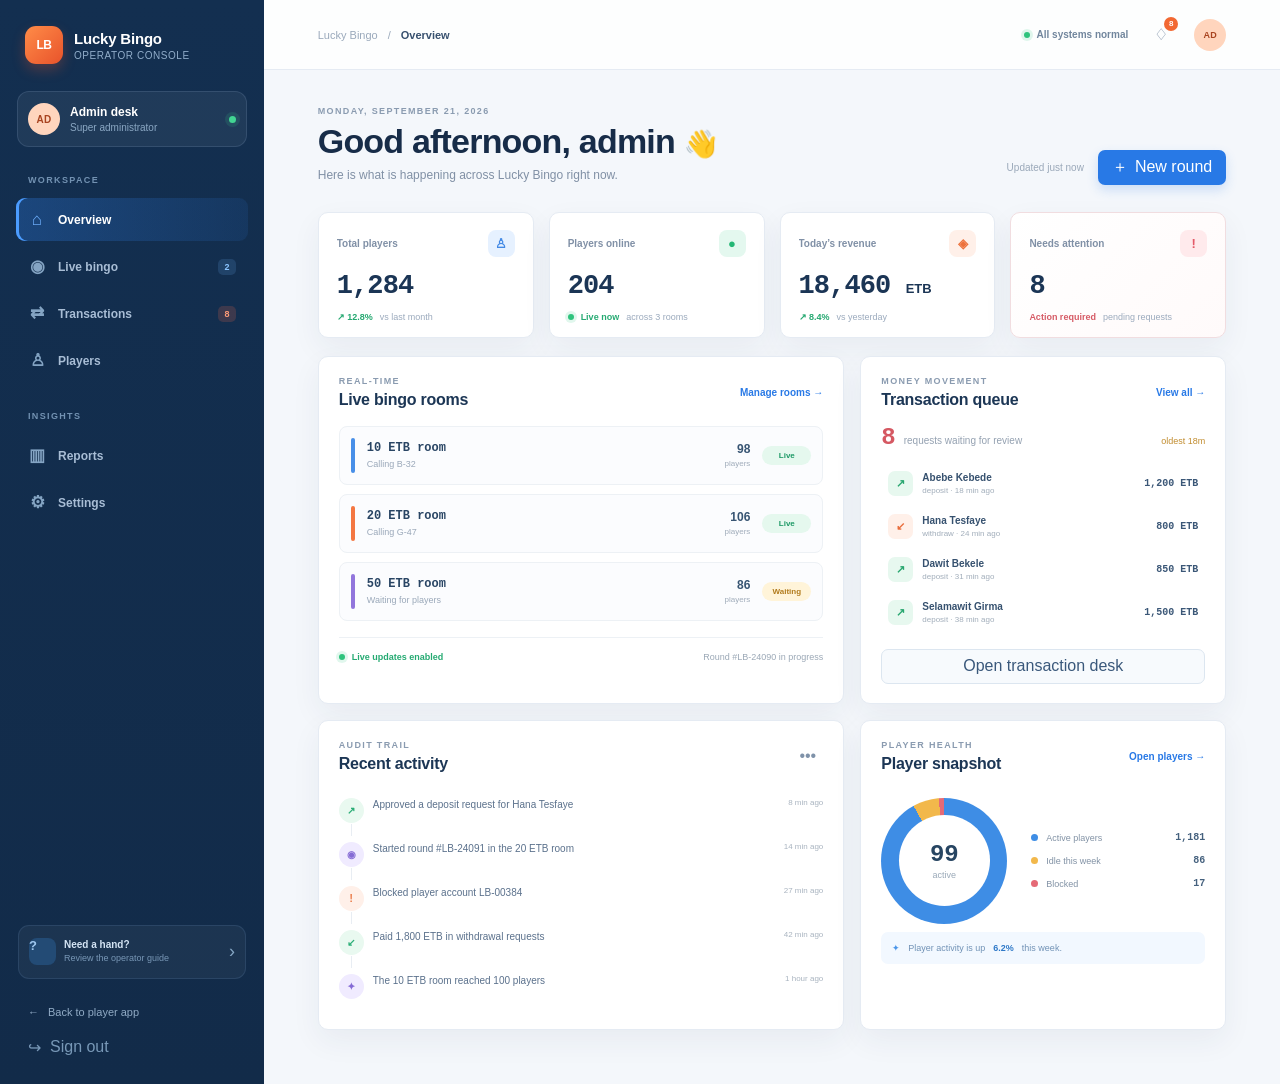
==== commit e1191b1d: "Add files via upload" ====
--- a/admin.html
+++ b/admin.html
@@ -202,6 +202,11 @@
               </article>
               <article class="admin-panel admin-room-management-panel">
                 <div class="admin-panel-heading"><div><span class="admin-panel-eyebrow">ROOMS</span><h2>Room availability</h2></div><span class="admin-small-muted">Player lobby view</span></div>
+                <form class="admin-room-add-form" id="room-add-form">
+                  <label><span>Stake (ETB)</span><input id="room-add-stake" type="number" min="1" step="1" inputmode="numeric" placeholder="100" required></label>
+                  <label><span>Players</span><input id="room-add-players" type="number" min="0" step="1" inputmode="numeric" value="0" required></label>
+                  <button type="submit" class="admin-button admin-button-primary"><span aria-hidden="true">＋</span> Add room</button>
+                </form>
                 <div class="admin-management-list" id="live-room-management"></div>
               </article>
             </div>
@@ -240,7 +245,7 @@
 
           <section class="admin-section" id="admin-settings" data-page="settings">
             <div class="admin-page-heading"><div><span class="admin-kicker">CONTROL CENTER</span><h1>Settings</h1><p>Set safe defaults for your operation. Changes are saved in this browser.</p></div><span class="admin-saved-label" id="settings-saved">All changes saved</span></div>
-            <div class="admin-settings-grid"><article class="admin-panel admin-settings-panel"><div class="admin-panel-heading"><div><span class="admin-panel-eyebrow">GAME DEFAULTS</span><h2>Round settings</h2></div></div><label class="admin-setting-row"><span><b>Commission rate</b><small>Percentage held from every prize pool</small></span><span class="admin-input-suffix"><input type="number" id="setting-commission" min="0" max="50" step="1" value="20" /><em>%</em></span></label><label class="admin-setting-row"><span><b>Auto-start threshold</b><small>Players required before a room starts</small></span><span class="admin-input-suffix"><input type="number" id="setting-threshold" min="2" max="500" step="1" value="10" /><em>players</em></span></label><label class="admin-setting-row"><span><b>Card-selection countdown</b><small>Players have this long to enter cards before the round starts</small></span><span class="admin-input-suffix"><input type="number" id="setting-countdown" min="10" max="600" step="5" value="60" /><em>seconds</em></span></label><label class="admin-setting-row"><span><b>Auto-call numbers</b><small>Allow rooms to call numbers automatically</small></span><input type="checkbox" class="admin-switch" id="setting-autocall" checked /></label><label class="admin-setting-row"><span><b>Maintenance mode</b><small>Temporarily prevent new games from starting</small></span><input type="checkbox" class="admin-switch is-danger" id="setting-maintenance" /></label></article><article class="admin-panel admin-settings-panel"><div class="admin-panel-heading"><div><span class="admin-panel-eyebrow">SECURITY &amp; ALERTS</span><h2>Admin preferences</h2></div></div><label class="admin-setting-row"><span><b>Transaction alerts</b><small>Notify this desk about new finance requests</small></span><input type="checkbox" class="admin-switch" id="setting-transactions" checked /></label><label class="admin-setting-row"><span><b>Large withdrawal review</b><small>Require a second review above 5,000 ETB</small></span><input type="checkbox" class="admin-switch" id="setting-large-withdrawal" checked /></label><label class="admin-setting-row"><span><b>Session timeout</b><small>Sign out after inactivity</small></span><select class="admin-select admin-select-small" id="setting-timeout"><option value="30">30 minutes</option><option value="60" selected>1 hour</option><option value="240">4 hours</option></select></label><div class="admin-security-note"><span aria-hidden="true">✓</span><div><b>Two-step verification is active</b><small>Your admin account is protected with an extra sign-in step.</small></div></div></article></div>
+            <div class="admin-settings-grid"><article class="admin-panel admin-settings-panel"><div class="admin-panel-heading"><div><span class="admin-panel-eyebrow">GAME DEFAULTS</span><h2>Round settings</h2></div></div><label class="admin-setting-row"><span><b>Commission rate</b><small>Percentage held from every prize pool</small></span><span class="admin-input-suffix"><input type="number" id="setting-commission" min="0" max="50" step="1" value="20" /><em>%</em></span></label><label class="admin-setting-row"><span><b>Auto-start threshold</b><small>Players required before a room starts</small></span><span class="admin-input-suffix"><input type="number" id="setting-threshold" min="2" max="500" step="1" value="10" /><em>players</em></span></label><label class="admin-setting-row"><span><b>Card-selection countdown</b><small>Players have this long to enter cards before the round starts</small></span><span class="admin-input-suffix"><input type="number" id="setting-countdown" min="10" max="600" step="5" value="60" /><em>seconds</em></span></label><label class="admin-setting-row"><span><b>Starting bonus</b><small>Give each new player a one-time Birr bonus when they first open the game</small></span><span class="admin-input-suffix"><input type="number" id="setting-starting-bonus" min="0" max="100000" step="1" value="50" /><em>ETB</em></span></label><label class="admin-setting-row"><span><b>Enable starting bonus</b><small>Turn the new-player bonus on or off</small></span><input type="checkbox" class="admin-switch" id="setting-starting-bonus-enabled" checked /></label><label class="admin-setting-row"><span><b>Auto-call numbers</b><small>Allow rooms to call numbers automatically</small></span><input type="checkbox" class="admin-switch" id="setting-autocall" checked /></label><label class="admin-setting-row"><span><b>Maintenance mode</b><small>Temporarily prevent new games from starting</small></span><input type="checkbox" class="admin-switch is-danger" id="setting-maintenance" /></label></article><article class="admin-panel admin-settings-panel"><div class="admin-panel-heading"><div><span class="admin-panel-eyebrow">SECURITY &amp; ALERTS</span><h2>Admin preferences</h2></div></div><label class="admin-setting-row"><span><b>Transaction alerts</b><small>Notify this desk about new finance requests</small></span><input type="checkbox" class="admin-switch" id="setting-transactions" checked /></label><label class="admin-setting-row"><span><b>Large withdrawal review</b><small>Require a second review above 5,000 ETB</small></span><input type="checkbox" class="admin-switch" id="setting-large-withdrawal" checked /></label><label class="admin-setting-row"><span><b>Session timeout</b><small>Sign out after inactivity</small></span><select class="admin-select admin-select-small" id="setting-timeout"><option value="30">30 minutes</option><option value="60" selected>1 hour</option><option value="240">4 hours</option></select></label><div class="admin-security-note"><span aria-hidden="true">✓</span><div><b>Two-step verification is active</b><small>Your admin account is protected with an extra sign-in step.</small></div></div></article></div>
           </section>
         </div>
       </main>
--- a/style.css
+++ b/style.css
@@ -321,14 +321,23 @@
   outline: none;
 }
 
-.lb-room.is-locked {
+.lb-room.is-locked,
+.lb-room.is-closed {
   cursor: not-allowed;
 }
 
 .lb-room.is-locked:hover,
-.lb-room.is-locked:focus-visible {
+.lb-room.is-locked:focus-visible,
+.lb-room.is-closed:hover,
+.lb-room.is-closed:focus-visible,
+.lb-room:disabled:hover,
+.lb-room:disabled:focus-visible {
   background: var(--panel);
   transform: none;
+}
+
+.lb-room:disabled {
+  opacity: 0.72;
 }
 
 .lb-room-stake,
@@ -348,19 +357,115 @@
 }
 
 .lb-room-active {
-  display: flex;
-  align-items: center;
+  position: relative;
+  display: flex;
+  align-items: flex-end;
   justify-content: center;
   min-height: 54px;
+  padding-top: 8px;
   color: var(--muted);
   font-size: clamp(16px, 2.9vw, 23px);
   line-height: 1.1;
   white-space: normal;
 }
 
-.lb-room-active.is-ready {
-  color: var(--green);
+.lb-room-active.is-live {
+  color: var(--white);
+}
+
+.lb-room-active-copy {
+  display: block;
+}
+
+.lb-active-badge {
+  position: absolute;
+  top: -1px;
+  left: 50%;
+  z-index: 1;
+  display: inline-flex;
+  align-items: center;
+  gap: 7px;
+  min-width: 0;
+  padding: 3px 7px 3px 10px;
+  border: 2px solid #39bd69;
+  border-radius: 15px;
+  background: linear-gradient(90deg, #ed4e50 0%, #ed4e50 79%, #22bd5a 79%, #22bd5a 100%);
+  color: var(--white);
+  font-size: clamp(11px, 2.05vw, 16px);
+  font-weight: 800;
+  line-height: 1;
+  white-space: nowrap;
+  transform: translateX(-50%);
+  box-shadow: 0 2px 0 rgba(19, 74, 54, 0.27);
+}
+
+.lb-active-badge i {
+  width: 10px;
+  height: 10px;
+  flex: 0 0 auto;
+  border-radius: 50%;
+  background: #f2383f;
+  animation: lb-live-dot 0.95s ease-in-out infinite;
+}
+
+.lb-room-active.is-countdown {
+  color: var(--red);
+}
+
+.lb-countdown-badge {
+  position: absolute;
+  top: -1px;
+  left: 50%;
+  display: inline-block;
+  color: var(--red);
+  font-family: Consolas, "Courier New", monospace;
+  font-size: clamp(12px, 2.15vw, 17px);
+  font-weight: 800;
+  line-height: 1;
+  white-space: nowrap;
+  transform: translateX(-50%);
+  animation: lb-countdown-blink 0.9s steps(2, start) infinite;
+}
+
+.lb-room-active.is-paused {
+  color: var(--muted);
   font-weight: 700;
+}
+
+.lb-room-paused {
+  display: inline-flex;
+  align-items: center;
+  justify-content: center;
+  padding: 8px 12px;
+  border-radius: 12px;
+  background: rgba(183, 195, 215, 0.13);
+  color: var(--muted);
+  font-size: 0.78em;
+  font-weight: 700;
+  text-transform: uppercase;
+}
+
+@keyframes lb-live-dot {
+  0%,
+  100% {
+    opacity: 1;
+    transform: scale(1);
+  }
+  50% {
+    opacity: 0.45;
+    transform: scale(0.82);
+  }
+}
+
+@keyframes lb-countdown-blink {
+  0%,
+  49% {
+    opacity: 1;
+  }
+  50%,
+  100% {
+    opacity: 0.22;
+  }
 }
 
 .lb-room-players,
@@ -397,9 +502,27 @@
   box-shadow: 0 0 0 2px rgba(255, 242, 41, 0.15), 0 4px 12px rgba(255, 242, 41, 0.16);
 }
 
+.lb-room-play.is-disabled {
+  background: rgba(183, 195, 215, 0.18);
+  color: #8794aa;
+  box-shadow: none;
+  filter: grayscale(0.35);
+}
+
 .lb-room:hover .lb-room-play.is-enabled,
 .lb-room:focus-visible .lb-room-play.is-enabled {
   background: #ffff75;
+}
+
+.lb-empty-rooms {
+  margin: 18px 0;
+  padding: 28px 16px;
+  border-radius: 16px;
+  background: var(--panel);
+  color: var(--muted);
+  font-family: Consolas, "Courier New", monospace;
+  font-size: 18px;
+  text-align: center;
 }
 
 .lb-footer {
@@ -1115,6 +1238,173 @@
   white-space: nowrap;
 }
 
+.lb-pick-room-summary {
+  display: grid;
+  grid-template-columns: minmax(190px, 1.7fr) repeat(4, minmax(70px, 0.72fr));
+  gap: 8px;
+  margin-top: 12px;
+  padding: 12px 10px;
+  border: 1px solid rgba(66, 216, 162, 0.28);
+  border-radius: 15px;
+  background: rgba(3, 49, 43, 0.72);
+  font-family: Consolas, "Courier New", monospace;
+}
+
+.lb-pick-room-title,
+.lb-pick-stat {
+  min-width: 0;
+  padding: 2px 8px;
+}
+
+.lb-pick-room-title {
+  display: flex;
+  flex-direction: column;
+  justify-content: center;
+  gap: 4px;
+}
+
+.lb-pick-room-title span,
+.lb-pick-stat span {
+  color: #69ddb0;
+  font-size: 10px;
+  font-weight: 800;
+  letter-spacing: 0.7px;
+}
+
+.lb-pick-room-title strong {
+  overflow: hidden;
+  color: #e0ffef;
+  font-size: clamp(16px, 2.8vw, 22px);
+  text-overflow: ellipsis;
+  white-space: nowrap;
+}
+
+.lb-pick-stat {
+  display: flex;
+  flex-direction: column;
+  justify-content: center;
+  gap: 4px;
+  border-left: 1px solid rgba(66, 216, 162, 0.2);
+  text-align: center;
+}
+
+.lb-pick-stat b {
+  overflow: hidden;
+  color: #2bc891;
+  font-size: clamp(14px, 2.4vw, 19px);
+  text-overflow: ellipsis;
+  white-space: nowrap;
+}
+
+.lb-pick-countdown-banner {
+  display: flex;
+  align-items: center;
+  justify-content: center;
+  gap: 10px;
+  min-height: 50px;
+  margin-top: 10px;
+  padding: 8px 15px;
+  border: 1px solid rgba(255, 210, 74, 0.55);
+  border-radius: 13px;
+  background: linear-gradient(100deg, rgba(104, 68, 32, 0.45), rgba(63, 78, 38, 0.5));
+  color: #fff4bd;
+  font-family: Consolas, "Courier New", monospace;
+  font-size: clamp(15px, 2.7vw, 22px);
+  font-weight: 800;
+}
+
+.lb-pick-countdown-banner strong {
+  color: #fff229;
+}
+
+.lb-pick-countdown-icon {
+  color: #ffe16b;
+  font-size: 26px;
+  line-height: 1;
+}
+
+.lb-winning-strip {
+  margin-top: 10px;
+  padding: 10px;
+  border: 1px solid rgba(67, 216, 163, 0.35);
+  border-radius: 13px;
+  background: rgba(12, 78, 64, 0.7);
+}
+
+.lb-winning-strip-head {
+  display: flex;
+  align-items: center;
+  justify-content: space-between;
+  gap: 10px;
+  margin: 0 1px 8px;
+  font-family: Consolas, "Courier New", monospace;
+}
+
+.lb-winning-strip-head strong {
+  color: #d9ffec;
+  font-size: 12px;
+  letter-spacing: 0.4px;
+}
+
+.lb-winning-strip-head span {
+  color: #5ed4a3;
+  font-size: 10px;
+}
+
+.lb-winning-cards {
+  display: grid;
+  grid-template-columns: repeat(4, minmax(0, 1fr));
+  gap: 7px;
+}
+
+.lb-winning-card {
+  display: flex;
+  align-items: center;
+  gap: 7px;
+  min-width: 0;
+  padding: 7px;
+  border: 1px solid rgba(202, 255, 231, 0.25);
+  border-radius: 9px;
+  background: rgba(4, 55, 48, 0.78);
+  font-family: Consolas, "Courier New", monospace;
+}
+
+.lb-winning-card > strong {
+  display: grid;
+  place-items: center;
+  min-width: 39px;
+  min-height: 30px;
+  padding: 0 4px;
+  border-radius: 7px;
+  background: #e8fff2;
+  color: #0e7660;
+  font-size: 12px;
+}
+
+.lb-winning-card > div {
+  display: flex;
+  flex-direction: column;
+  min-width: 0;
+  gap: 2px;
+}
+
+.lb-winning-card b,
+.lb-winning-card small {
+  overflow: hidden;
+  text-overflow: ellipsis;
+  white-space: nowrap;
+}
+
+.lb-winning-card b {
+  color: #e4fff1;
+  font-size: 11px;
+}
+
+.lb-winning-card small {
+  color: #73caae;
+  font-size: 9px;
+}
+
 .lb-pick-heading {
   display: flex;
   align-items: end;
@@ -1504,161 +1794,667 @@
   cursor: default;
 }
 
-.lb-game-top {
-  display: grid;
-  grid-template-columns: 140px 1fr;
+.lb-game-waiting {
+  display: grid;
+  place-items: center;
+  min-height: min(600px, 70dvh);
+  margin: auto 0;
+  padding: 34px 22px;
+  border: 2px solid #1ab883;
+  border-radius: 24px;
+  background: radial-gradient(circle at 50% 0%, rgba(26, 184, 131, 0.2), transparent 50%), #043730;
+  color: #dffff0;
+  text-align: center;
+  box-shadow: 0 16px 28px rgba(0, 0, 0, 0.18);
+}
+
+.lb-game-waiting[hidden] {
+  display: none;
+}
+
+.lb-game-waiting-icon {
+  display: grid;
+  place-items: center;
+  width: 66px;
+  height: 66px;
+  margin-bottom: 13px;
+  border: 2px solid #ffe16b;
+  border-radius: 50%;
+  color: #ffe16b;
+  font-size: 34px;
+  animation: lb-waiting-pulse 1.2s ease-in-out infinite;
+}
+
+.lb-game-waiting-kicker {
+  color: #4bd6a0;
+  font-family: Consolas, "Courier New", monospace;
+  font-size: 12px;
+  font-weight: 900;
+  letter-spacing: 2px;
+}
+
+.lb-game-waiting h2 {
+  margin-top: 7px;
+  color: #effff7;
+  font-size: clamp(29px, 7vw, 46px);
+}
+
+.lb-game-waiting > p {
+  margin-top: 9px;
+  color: #70d9b0;
+  font-family: Consolas, "Courier New", monospace;
+  font-size: 17px;
+}
+
+.lb-game-waiting > p strong {
+  color: #fff229;
+  font-size: 25px;
+}
+
+.lb-game-waiting-stats {
+  display: flex;
+  justify-content: center;
+  gap: 9px;
+  width: min(100%, 370px);
+  margin-top: 22px;
+}
+
+.lb-game-waiting-stats span,
+.lb-game-waiting-cards {
+  padding: 11px 15px;
+  border: 1px solid rgba(84, 218, 169, 0.32);
+  border-radius: 11px;
+  background: rgba(1, 43, 38, 0.56);
+  color: #66d9ad;
+  font-family: Consolas, "Courier New", monospace;
+  font-size: 12px;
+}
+
+.lb-game-waiting-stats span {
+  flex: 1;
+}
+
+.lb-game-waiting-stats b {
+  display: block;
+  margin-bottom: 2px;
+  color: #e3fff0;
+  font-size: 19px;
+}
+
+.lb-game-waiting-cards {
+  display: flex;
+  align-items: center;
+  justify-content: space-between;
   gap: 12px;
-  margin-bottom: 10px;
-}
-
-.lb-call {
-  display: flex;
-  flex-direction: column;
+  width: min(100%, 370px);
+  margin-top: 10px;
+  text-align: left;
+}
+
+.lb-game-waiting-cards strong {
+  color: #fff229;
+  font-size: 16px;
+}
+
+.lb-game-waiting-note {
+  max-width: 370px;
+  color: #3da983 !important;
+  font-size: 11px !important;
+  line-height: 1.5;
+}
+
+.lb-game-waiting-leave {
+  margin-top: 23px;
+  border-color: rgba(255, 255, 255, 0.24);
+}
+
+@keyframes lb-waiting-pulse {
+  0%, 100% { transform: scale(1); box-shadow: 0 0 0 0 rgba(255, 225, 107, 0.18); }
+  50% { transform: scale(1.06); box-shadow: 0 0 0 10px rgba(255, 225, 107, 0); }
+}
+
+.lb-game-view {
+  padding: 0;
+  overflow: hidden;
+  background: #000;
+  color: #f5f5f7;
+}
+
+.lb-game-summary {
+  display: grid;
+  grid-template-columns: repeat(5, minmax(0, 1fr));
+  flex: 0 0 auto;
+  min-height: 105px;
+  border-top: 4px solid #1c2734;
+  border-bottom: 2px solid #0b0c10;
+  background: #000;
+}
+
+.lb-game-summary > div {
+  display: flex;
   align-items: center;
   justify-content: center;
-  padding: 10px;
-  border: 1px solid var(--line);
+  flex-direction: column;
+  gap: 11px;
+  min-width: 0;
+  border-right: 1px solid #15171b;
+  text-align: center;
+}
+
+.lb-game-summary > div:last-child {
+  border-right: 0;
+}
+
+.lb-game-summary span {
+  color: #dedde1;
+  font-size: clamp(12px, 1.8vw, 17px);
+  font-weight: 800;
+  letter-spacing: 1.1px;
+}
+
+.lb-game-summary strong {
+  overflow: hidden;
+  color: #f7f7f8;
+  font-family: Arial, sans-serif;
+  font-size: clamp(18px, 3vw, 28px);
+  font-weight: 800;
+  line-height: 1;
+  text-overflow: ellipsis;
+  white-space: nowrap;
+}
+
+.lb-game-summary strong b {
+  font: inherit;
+}
+
+.lb-game-layout {
+  display: grid;
+  grid-template-columns: 31.5% 68.5%;
+  flex: 1;
+  min-height: 0;
+}
+
+.lb-number-board {
+  min-width: 0;
+  padding: 17px 11px 15px 21px;
+  border-right: 2px solid #18191c;
+  background: #121111;
+}
+
+.lb-number-board-head {
+  display: grid;
+  grid-template-columns: repeat(5, minmax(0, 1fr));
+  gap: 10px;
+  margin-bottom: 11px;
+}
+
+.lb-number-board-head span {
+  display: grid;
+  place-items: center;
+  min-height: 58px;
   border-radius: 14px;
-  background: rgba(0, 0, 0, 0.28);
-}
-
-.lb-call-label {
-  color: var(--muted);
-  font-size: 11px;
+  color: #f8f8fb;
+  font-family: Arial, sans-serif;
+  font-size: clamp(20px, 3.5vw, 29px);
+  font-weight: 800;
+}
+
+.lb-number-board-head span:nth-child(1) { background: #7985f4; }
+.lb-number-board-head span:nth-child(2) { background: #b275ee; }
+.lb-number-board-head span:nth-child(3) { background: #f23c5e; }
+.lb-number-board-head span:nth-child(4) { background: #1ebd61; }
+.lb-number-board-head span:nth-child(5) { background: #f5903d; }
+
+.lb-board {
+  display: grid;
+  grid-template-columns: repeat(5, minmax(0, 1fr));
+  grid-template-rows: repeat(15, minmax(0, 1fr));
+  gap: 8px 10px;
+  height: calc(100% - 69px);
+  padding: 0;
+  border: 0;
+  border-radius: 0;
+  background: transparent;
+}
+
+.lb-dot {
+  display: grid;
+  place-items: center;
+  min-width: 0;
+  min-height: 0;
+  aspect-ratio: auto;
+  border: 2px solid #29282b;
+  border-radius: 14px;
+  background: #242120;
+  color: #e3e3e8;
+  font-family: Arial, sans-serif;
+  font-size: clamp(15px, 2.2vw, 23px);
+  font-weight: 800;
+}
+
+.lb-dot.is-on {
+  border-color: #6162d8;
+  background: radial-gradient(circle at 35% 28%, #bdc2ff 0%, #6d6cf4 42%, #272567 100%);
+  color: #fff;
+  box-shadow: 0 0 16px rgba(109, 108, 244, 0.86), inset 0 0 9px rgba(255, 255, 255, 0.2);
+}
+
+.lb-game-main {
+  min-width: 0;
+  padding: 16px 20px 0 21px;
+  background: #000;
+}
+
+.lb-game-toolbar {
+  display: flex;
+  align-items: center;
+  justify-content: space-between;
+  height: 45px;
+}
+
+.lb-live-pill {
+  display: inline-flex;
+  align-items: center;
+  gap: 10px;
+  min-height: 44px;
+  padding: 0 21px;
+  border: 1px solid #075f48;
+  border-radius: 24px;
+  background: linear-gradient(180deg, #062c22, #031d18);
+  color: #39ce9a;
+  font-size: clamp(17px, 2.8vw, 25px);
   font-weight: 800;
   letter-spacing: 1px;
 }
 
+.lb-live-pill i {
+  width: 12px;
+  height: 12px;
+  border-radius: 50%;
+  background: #119b70;
+  box-shadow: 0 0 12px rgba(17, 155, 112, 0.65);
+}
+
+.lb-auto-toggle {
+  display: inline-flex;
+  align-items: center;
+  gap: 11px;
+  color: #85848c;
+  font-size: clamp(16px, 2.5vw, 23px);
+  font-weight: 800;
+}
+
+.lb-auto-toggle input {
+  position: absolute;
+  opacity: 0;
+  pointer-events: none;
+}
+
+.lb-auto-toggle span {
+  position: relative;
+  display: block;
+  width: 76px;
+  height: 42px;
+  border-radius: 24px;
+  background: #22252e;
+}
+
+.lb-auto-toggle span::after {
+  position: absolute;
+  top: 5px;
+  right: 5px;
+  width: 32px;
+  height: 32px;
+  border-radius: 50%;
+  background: #777983;
+  content: "";
+}
+
+.lb-auto-toggle input:checked + span {
+  background: #282c39;
+}
+
+.lb-auto-toggle input:checked + span::after {
+  background: #f2f2f4;
+}
+
+.lb-call-panel {
+  display: grid;
+  grid-template-columns: 52px 100px 1fr;
+  align-items: center;
+  gap: 14px;
+  min-height: 140px;
+  margin-top: 16px;
+  padding: 12px 20px;
+  border: 2px solid #111216;
+  border-radius: 30px;
+  background: #000;
+  box-shadow: inset 0 1px 0 rgba(255, 255, 255, 0.03);
+}
+
+.lb-call-letter {
+  color: #77777e;
+  font-size: clamp(18px, 2.5vw, 24px);
+  font-weight: 800;
+  text-align: center;
+}
+
 .lb-call-ball {
   display: grid;
   place-items: center;
-  width: 78px;
-  height: 78px;
-  margin: 8px 0;
+  width: 100px;
+  height: 100px;
+  margin: 0;
   border-radius: 50%;
-  background: radial-gradient(circle at 32% 28%, #fff, #7dffb0 55%, #1fbb62);
-  color: #123018;
-  font-size: 28px;
+  background: radial-gradient(circle at 32% 25%, #fff3ff 0%, #d18cfb 26%, #a450e7 58%, #54247c 100%);
+  color: #fff;
+  font-family: Arial, sans-serif;
+  font-size: clamp(30px, 4.6vw, 48px);
+  font-weight: 800;
+  box-shadow: 0 0 22px rgba(202, 132, 255, 0.64), 0 0 52px rgba(175, 100, 245, 0.34);
+}
+
+.lb-recent-calls {
+  display: flex;
+  align-items: center;
+  justify-content: flex-end;
+  gap: 17px;
+}
+
+.lb-recent-call {
+  display: flex;
+  align-items: center;
+  flex-direction: column;
+  gap: 5px;
+  color: #e7e5e8;
+  font-size: 18px;
+  font-weight: 800;
+}
+
+.lb-recent-call i {
+  display: grid;
+  place-items: center;
+  width: 63px;
+  height: 63px;
+  border-radius: 50%;
+  background: radial-gradient(circle at 30% 24%, #e7c9fc, #6d3d9d 58%, #281a37);
+  color: #dedde4;
+  font-style: normal;
+  font-size: 20px;
+}
+
+.lb-recent-call:nth-child(2) i { background: radial-gradient(circle at 30% 24%, #d4daff, #5f6eb4 58%, #242a4a); }
+.lb-recent-call:nth-child(3) i { background: radial-gradient(circle at 30% 24%, #efa2b5, #92354f 58%, #351622); }
+
+.lb-mine-wrap {
+  position: relative;
+  display: flex;
+  min-height: 0;
+  margin-top: 22px;
+  padding: 31px 31px 24px;
+  flex-direction: column;
+  border: 2px solid #1a1614;
+  border-radius: 34px;
+  background: #0d0b0a;
+}
+
+.lb-mine-wrap > .lb-mine-head {
+  display: flex;
+  margin-bottom: 22px;
+  color: #9c9ba4;
+  font-size: clamp(20px, 2.8vw, 27px);
+  letter-spacing: 1px;
+}
+
+.lb-mine-head strong {
+  font: inherit;
+}
+
+.lb-card-live {
+  color: #137453;
+  font-size: 0.8em;
+}
+
+.lb-mine {
+  display: grid;
+  grid-template-columns: repeat(auto-fit, minmax(130px, 1fr));
+  gap: 11px;
+  overflow: auto;
+  padding-bottom: 0;
+}
+
+.lb-mine > .lb-card:only-child {
+  width: auto;
+}
+
+.lb-card {
+  padding: 0;
+  border: 0;
+  border-radius: 0;
+  background: transparent;
+}
+
+.lb-card-id {
+  display: none;
+}
+
+.lb-binghead,
+.lb-cells {
+  display: grid;
+  grid-template-columns: repeat(5, 1fr);
+  gap: 10px;
+}
+
+.lb-binghead {
+  margin-bottom: 10px;
+}
+
+.lb-binghead span {
+  display: grid;
+  place-items: center;
+  min-height: 80px;
+  border-radius: 15px;
+  color: #fff;
+  font-size: clamp(25px, 4vw, 34px);
   font-weight: 900;
-  box-shadow: 0 8px 20px rgba(61, 255, 122, 0.35);
-}
-
-.lb-call-meta {
-  color: var(--muted);
-  font-size: 12px;
-  font-weight: 700;
-}
-
-.lb-board {
-  display: grid;
-  grid-template-columns: repeat(15, 1fr);
-  align-content: start;
-  gap: 3px;
-  padding: 8px;
-  border: 1px solid var(--line);
-  border-radius: 14px;
-  background: rgba(0, 0, 0, 0.28);
-}
-
-.lb-dot {
+}
+
+.lb-binghead span:nth-child(1) { background: #7985f4; }
+.lb-binghead span:nth-child(2) { background: #b275ee; }
+.lb-binghead span:nth-child(3) { background: #f23c5e; }
+.lb-binghead span:nth-child(4) { background: #1ebd61; }
+.lb-binghead span:nth-child(5) { background: #f5903d; }
+
+.lb-cell {
   display: grid;
   place-items: center;
   aspect-ratio: 1;
-  border-radius: 50%;
-  background: rgba(255, 255, 255, 0.04);
-  color: #6f8578;
-  font-size: 9px;
+  border: 2px solid #171519;
+  border-radius: 14px;
+  background: #080808;
+  color: #fff;
+  font-family: Arial, sans-serif;
+  font-size: clamp(20px, 3.4vw, 31px);
   font-weight: 800;
 }
 
-.lb-dot.is-on {
-  background: radial-gradient(circle at 35% 30%, #fff6c8, #ffd24a 60%, #c48a10);
-  color: #123018;
-  box-shadow: 0 0 8px rgba(255, 210, 74, 0.45);
-}
-
-.lb-mine-wrap {
-  display: flex;
-  flex: 1;
-  min-height: 0;
-  flex-direction: column;
-}
-
-.lb-mine-head {
-  display: flex;
-  justify-content: space-between;
-  margin-bottom: 8px;
-  color: var(--muted);
-  font-size: 12px;
-  font-weight: 800;
-}
-
-.lb-mine {
-  display: grid;
-  grid-template-columns: repeat(auto-fill, minmax(180px, 1fr));
-  gap: 10px;
-  overflow: auto;
-  padding-bottom: 6px;
-}
-
-/* A single selected cartela stays the same compact width as a multi-card row. */
-.lb-mine > .lb-card:only-child {
-  width: 180px;
-}
-
-.lb-card {
-  padding: 8px;
-  border: 1px solid var(--line);
-  border-radius: 12px;
-  background: linear-gradient(180deg, rgba(24, 70, 44, 0.9), rgba(8, 28, 18, 0.95));
-}
-
-.lb-card-id {
-  margin-bottom: 4px;
-  color: var(--yellow);
-  font-size: 11px;
-  font-weight: 800;
-}
-
-.lb-binghead,
-.lb-cells {
-  display: grid;
-  grid-template-columns: repeat(5, 1fr);
-  gap: 3px;
-}
-
-.lb-binghead {
-  margin-bottom: 3px;
-}
-
-.lb-binghead span {
-  color: var(--yellow);
+.lb-cell.is-free {
+  background: #5b5ce9;
+  color: #8490ff;
+  font-size: clamp(24px, 4vw, 39px);
+}
+
+.lb-cell.is-hit {
+  background: linear-gradient(150deg, #9298ff, #4c49e8 65%, #282689);
+  color: #fff;
+  box-shadow: 0 0 15px rgba(90, 89, 242, 0.7);
+}
+
+.lb-cell.is-callable {
+  cursor: pointer;
+  outline: 2px dashed rgba(255, 225, 122, 0.8);
+  outline-offset: -4px;
+}
+
+.lb-cell.is-callable:hover {
+  background: linear-gradient(150deg, #b9bdff, #6260f2 65%, #322f9d);
+}
+
+.lb-cell.is-win {
+  outline: 3px solid #fff18e;
+}
+
+.lb-no-card-panel {
+  display: grid;
+  place-items: center;
+  min-height: 390px;
+  padding: 40px 25px;
+  border: 2px solid #151221;
+  border-radius: 34px;
+  background: linear-gradient(160deg, rgba(5, 4, 9, 0.8), rgba(1, 1, 3, 0.98));
+  color: #efedf1;
+  text-align: center;
+}
+
+.lb-no-card-panel > strong {
+  margin-top: 33px;
+  font-size: clamp(24px, 3.6vw, 34px);
+}
+
+.lb-no-card-panel.has-held-card > strong {
+  margin-top: 0;
+  color: #fff;
+  font-family: Arial, sans-serif;
+  font-size: clamp(28px, 5vw, 48px);
+  letter-spacing: 1px;
+}
+
+.lb-waiting-countdown {
+  display: grid;
+  gap: 5px;
+  margin-top: 24px;
+  padding: 10px 18px;
+  border: 1px solid rgba(255, 225, 107, 0.38);
+  border-radius: 13px;
+  background: rgba(36, 30, 8, 0.55);
+  color: #ffe16b;
+  font-family: Consolas, "Courier New", monospace;
+  text-align: center;
+}
+
+.lb-waiting-countdown span {
   font-size: 11px;
   font-weight: 900;
-  text-align: center;
-}
-
-.lb-cell {
+  letter-spacing: 1.1px;
+}
+
+.lb-waiting-countdown strong {
+  color: #fff229;
+  font-size: clamp(27px, 5vw, 42px);
+  line-height: 1;
+}
+
+.lb-waiting-countdown.is-urgent strong {
+  color: #ff9ca5;
+  animation: lb-timer-pulse 0.8s ease-in-out infinite alternate;
+}
+
+.lb-no-card-panel > p {
+  max-width: 520px;
+  margin-top: 22px;
+  color: #f0eef1;
+  font-size: clamp(16px, 2.3vw, 23px);
+  font-weight: 700;
+  line-height: 1.5;
+}
+
+.lb-no-card-icon {
+  position: relative;
   display: grid;
   place-items: center;
-  aspect-ratio: 1;
-  border-radius: 6px;
-  background: rgba(0, 0, 0, 0.28);
-  color: var(--white);
+  width: 98px;
+  height: 98px;
+  border: 2px solid #111026;
+  border-radius: 29px;
+  color: #7076de;
+  box-shadow: inset 0 0 20px rgba(69, 68, 177, 0.06);
+}
+
+.lb-no-card-icon::before {
+  position: absolute;
+  width: 45px;
+  height: 45px;
+  border: 4px solid #676bd7;
+  border-radius: 8px;
+  content: "";
+}
+
+.lb-no-card-icon span,
+.lb-no-card-icon i,
+.lb-no-card-icon b,
+.lb-no-card-icon em {
+  position: absolute;
+  width: 5px;
+  height: 5px;
+  border-radius: 1px;
+  background: #8588f2;
+}
+
+.lb-no-card-icon span { transform: translate(-12px, -12px); }
+.lb-no-card-icon i { transform: translate(12px, -12px); }
+.lb-no-card-icon b { transform: translate(-12px, 12px); }
+.lb-no-card-icon em { transform: translate(12px, 12px); }
+
+.lb-no-card-dots {
+  display: flex;
+  gap: 8px;
+  margin-top: 35px;
+}
+
+.lb-no-card-dots i {
+  width: 9px;
+  height: 9px;
+  border-radius: 50%;
+  background: #1d1c56;
+}
+
+.lb-no-card-dots i:nth-child(2) { background: #2d2b93; }
+.lb-no-card-dots i:nth-child(3) { background: #201f72; }
+
+.lb-no-card-button {
+  display: none;
+}
+
+.lb-game-actions {
+  display: flex;
+  gap: 10px;
+  margin-top: 21px;
+}
+
+.lb-game-actions .lb-no-card-button {
+  flex: 1;
+  height: 54px;
+  border: 0;
+  border-radius: 12px;
+  background: #252330;
+  color: #efedf6;
+  font-size: 18px;
+  font-weight: 900;
+  letter-spacing: 0.6px;
+  cursor: pointer;
+}
+
+.lb-status {
+  min-height: 18px;
+  margin-top: 8px;
+  color: var(--yellow);
   font-size: 13px;
   font-weight: 800;
-}
-
-.lb-cell.is-free {
-  background: rgba(255, 210, 74, 0.2);
-  color: var(--yellow);
-  font-size: 10px;
-}
-
-.lb-cell.is-hit {
-  background: linear-gradient(180deg, #8dffb1, #20c463);
-  color: #062012;
-  box-shadow: 0 0 8px rgba(61, 255, 122, 0.4);
+  text-align: center;
+}
+
+.lb-game-nav {
+  display: none;
 }
 
 .lb-cell.is-win {
@@ -1850,6 +2646,340 @@
     padding: 25px 12px 20px;
   }
 
+  .lb-game-view {
+    padding: 0;
+    overflow: hidden;
+  }
+
+  .lb-game-summary {
+    min-height: 91px;
+    border-top-width: 4px;
+  }
+
+  .lb-game-summary > div {
+    gap: 9px;
+  }
+
+  .lb-game-summary span {
+    font-size: clamp(10px, 2.7vw, 14px);
+    letter-spacing: 0.7px;
+  }
+
+  .lb-game-summary strong {
+    font-size: clamp(15px, 4vw, 22px);
+  }
+
+  .lb-game-layout {
+    grid-template-columns: 42% 58%;
+    min-height: 0;
+  }
+
+  .lb-number-board {
+    padding: 14px 8px 10px 21px;
+  }
+
+  .lb-number-board-head {
+    gap: 10px;
+    margin-bottom: 10px;
+  }
+
+  .lb-number-board-head span {
+    min-height: 48px;
+    border-radius: 12px;
+    font-size: clamp(16px, 4.3vw, 23px);
+  }
+
+  .lb-board {
+    gap: 7px 9px;
+    height: calc(100% - 58px);
+  }
+
+  .lb-dot {
+    border-radius: 12px;
+    font-size: clamp(13px, 3.8vw, 20px);
+  }
+
+  .lb-game-main {
+    padding: 14px 20px 0 18px;
+  }
+
+  .lb-game-toolbar {
+    height: 38px;
+  }
+
+  .lb-live-pill {
+    gap: 7px;
+    min-height: 38px;
+    padding: 0 14px;
+    font-size: clamp(14px, 3.5vw, 19px);
+  }
+
+  .lb-live-pill i {
+    width: 9px;
+    height: 9px;
+  }
+
+  .lb-auto-toggle {
+    gap: 7px;
+    font-size: clamp(13px, 3.5vw, 19px);
+  }
+
+  .lb-auto-toggle span {
+    width: 57px;
+    height: 32px;
+  }
+
+  .lb-auto-toggle span::after {
+    top: 4px;
+    right: 4px;
+    width: 24px;
+    height: 24px;
+  }
+
+  .lb-call-panel {
+    grid-template-columns: 25px 61px 1fr;
+    gap: 8px;
+    min-height: 100px;
+    margin-top: 12px;
+    padding: 8px 10px;
+    border-radius: 22px;
+  }
+
+  .lb-call-letter {
+    font-size: 16px;
+  }
+
+  .lb-call-ball {
+    width: 61px;
+    height: 61px;
+    font-size: 26px;
+  }
+
+  .lb-recent-calls {
+    gap: 7px;
+  }
+
+  .lb-recent-call {
+    gap: 3px;
+    font-size: 12px;
+  }
+
+  .lb-recent-call i {
+    width: 39px;
+    height: 39px;
+    font-size: 13px;
+  }
+
+  .lb-mine-wrap {
+    min-height: 0;
+    margin-top: 16px;
+    padding: 21px 16px 17px;
+    border-radius: 25px;
+  }
+
+  .lb-mine-wrap > .lb-mine-head {
+    margin-bottom: 15px;
+    font-size: clamp(14px, 3.9vw, 21px);
+  }
+
+  .lb-binghead,
+  .lb-cells {
+    gap: 5px;
+  }
+
+  .lb-binghead {
+    margin-bottom: 6px;
+  }
+
+  .lb-binghead span {
+    min-height: 47px;
+    border-radius: 9px;
+    font-size: clamp(17px, 4.4vw, 26px);
+  }
+
+  .lb-cell {
+    border-radius: 9px;
+    font-size: clamp(14px, 3.8vw, 23px);
+  }
+
+  .lb-no-card-panel {
+    min-height: min(425px, 38dvh);
+    padding: 24px 12px;
+    border-radius: 25px;
+  }
+
+  .lb-no-card-icon {
+    width: 65px;
+    height: 65px;
+    border-radius: 20px;
+  }
+
+  .lb-no-card-icon::before {
+    width: 31px;
+    height: 31px;
+    border-width: 3px;
+  }
+
+  .lb-no-card-panel > strong {
+    margin-top: 21px;
+    font-size: clamp(15px, 4vw, 23px);
+  }
+
+  .lb-no-card-panel.has-held-card > strong {
+    margin-top: 0;
+    font-size: clamp(24px, 6vw, 36px);
+  }
+
+  .lb-waiting-countdown {
+    margin-top: 16px;
+    padding: 8px 13px;
+  }
+
+  .lb-waiting-countdown span {
+    font-size: 9px;
+  }
+
+  .lb-waiting-countdown strong {
+    font-size: clamp(23px, 6vw, 33px);
+  }
+
+  .lb-no-card-panel > p {
+    margin-top: 14px;
+    font-size: clamp(10px, 2.7vw, 15px);
+  }
+
+  .lb-no-card-dots {
+    gap: 5px;
+    margin-top: 20px;
+  }
+
+  .lb-no-card-dots i {
+    width: 6px;
+    height: 6px;
+  }
+
+  .lb-game-nav {
+    display: grid;
+    grid-template-columns: repeat(5, 1fr);
+    min-height: 74px;
+    margin: 0 11%;
+    border: 2px solid #16151c;
+    border-bottom: 0;
+    border-radius: 38px 38px 0 0;
+    background: #080807;
+  }
+
+  .lb-game-nav button {
+    display: flex;
+    align-items: center;
+    justify-content: flex-end;
+    flex-direction: column;
+    gap: 4px;
+    padding: 8px 2px 9px;
+    border: 0;
+    background: transparent;
+    color: #777780;
+    font-size: clamp(9px, 2.5vw, 13px);
+    font-weight: 800;
+  }
+
+  .lb-game-nav button.is-active {
+    color: #f1f0f2;
+  }
+
+  .lb-nav-icon {
+    display: grid;
+    place-items: center;
+    min-height: 30px;
+    color: #e9e8eb;
+    font-family: Arial, sans-serif;
+    font-size: 29px;
+    line-height: 1;
+  }
+
+  .lb-game-nav button.is-active .lb-nav-icon {
+    color: #7b81ff;
+  }
+
+  .lb-nav-game {
+    width: 32px;
+    border: 3px solid currentColor;
+    border-radius: 5px;
+    font-size: 21px;
+  }
+
+  .lb-nav-history,
+  .lb-nav-profile,
+  .lb-nav-deposit,
+  .lb-nav-settings {
+    font-size: 31px;
+  }
+
+  .lb-game-actions {
+    display: flex;
+    gap: 8px;
+    margin: 13px 0 0;
+  }
+
+  .lb-game-actions .lb-bingo-btn,
+  .lb-game-actions .lb-no-card-button {
+    display: none;
+    min-width: 0;
+    height: 47px;
+    border-radius: 16px;
+    font-size: clamp(13px, 3.4vw, 18px);
+  }
+
+  .lb-game-view.is-game-waiting .lb-game-actions .lb-no-card-button {
+    display: block;
+    width: 100%;
+    background: #24212f;
+    color: #eeecf6;
+  }
+
+  .lb-game-view:not(.is-game-waiting) .lb-game-actions .lb-bingo-btn {
+    display: block;
+    width: 100%;
+    background: linear-gradient(180deg, #7f80ff, #4543d2);
+    box-shadow: 0 8px 18px rgba(75, 73, 224, 0.3);
+  }
+
+  .lb-game-actions .lb-leave,
+  .lb-game-view > .lb-status,
+  .lb-game-view > .lb-round-result {
+    display: none;
+  }
+
+  .lb-game-view.is-game-waiting .lb-game-main {
+    opacity: 1;
+  }
+
+  .lb-game-view.is-game-waiting .lb-mine-wrap {
+    margin-top: 16px;
+  }
+
+  .lb-game-view.is-game-waiting .lb-mine-head,
+  .lb-game-view.is-game-waiting .lb-mine {
+    display: none;
+  }
+
+  .lb-game-view.is-game-waiting .lb-no-card-panel {
+    display: grid;
+  }
+
+  .lb-game-view:not(.is-game-waiting) .lb-no-card-panel {
+    display: none;
+  }
+
+  .lb-game-view:not(.is-game-waiting) .lb-mine-head,
+  .lb-game-view:not(.is-game-waiting) .lb-mine {
+    display: flex;
+  }
+
+  .lb-game-view:not(.is-game-waiting) .lb-mine {
+    display: grid;
+  }
+
   .lb-lobby-toolbar {
     margin: 0 0 22px;
   }
@@ -1914,6 +3044,22 @@
 
   .lb-room-active {
     font-size: 14px;
+  }
+
+  .lb-active-badge {
+    gap: 5px;
+    padding: 3px 5px 3px 7px;
+    border-width: 2px;
+    font-size: 11px;
+  }
+
+  .lb-active-badge i {
+    width: 8px;
+    height: 8px;
+  }
+
+  .lb-countdown-badge {
+    font-size: 12px;
   }
 
   .lb-room-play {
@@ -2088,6 +3234,43 @@
     padding: 0 8px;
   }
 
+  .lb-pick-room-summary {
+    grid-template-columns: repeat(4, minmax(0, 1fr));
+    gap: 4px;
+    padding: 9px 5px;
+  }
+
+  .lb-pick-room-title {
+    grid-column: 1 / -1;
+    padding: 2px 5px 6px;
+    border-bottom: 1px solid rgba(66, 216, 162, 0.2);
+  }
+
+  .lb-pick-room-title strong {
+    font-size: 17px;
+  }
+
+  .lb-pick-stat {
+    padding: 2px 3px;
+    border-left: 0;
+  }
+
+  .lb-pick-stat span {
+    font-size: 8px;
+  }
+
+  .lb-pick-stat b {
+    font-size: 13px;
+  }
+
+  .lb-winning-cards {
+    grid-template-columns: repeat(2, minmax(0, 1fr));
+  }
+
+  .lb-winning-strip-head span {
+    display: none;
+  }
+
   .lb-pick-statusbar .lb-back {
     padding: 0 4px;
     font-size: 12px;
@@ -2180,6 +3363,11 @@
     font-size: 20px;
   }
 
+  .lb-game-waiting {
+    min-height: min(570px, 72dvh);
+    padding: 27px 15px;
+  }
+
   .lb-pick-helper {
     font-size: 10px;
   }
@@ -2189,26 +3377,6 @@
     font-size: 11px;
   }
 
-  .lb-game-top {
-    grid-template-columns: 1fr;
-  }
-
-  .lb-call {
-    flex-direction: row;
-    justify-content: flex-start;
-    gap: 12px;
-  }
-
-  .lb-call-ball {
-    width: 58px;
-    height: 58px;
-    margin: 0;
-    font-size: 22px;
-  }
-
-  .lb-board {
-    grid-template-columns: repeat(10, 1fr);
-  }
 }
 
 @media (max-width: 390px) {
@@ -2269,6 +3437,15 @@
   .lb-pick-view {
     padding-right: 8px;
     padding-left: 8px;
+  }
+
+  .lb-pick-countdown-banner {
+    min-height: 44px;
+    font-size: 14px;
+  }
+
+  .lb-pick-countdown-icon {
+    font-size: 22px;
   }
 
   .lb-pick-status-state {
@@ -2319,6 +3496,21 @@
     font-size: 12px;
   }
 
+  .lb-active-badge {
+    gap: 3px;
+    padding: 2px 3px 2px 5px;
+    font-size: 9px;
+  }
+
+  .lb-active-badge i {
+    width: 6px;
+    height: 6px;
+  }
+
+  .lb-countdown-badge {
+    font-size: 10px;
+  }
+
   .lb-room-play {
     min-height: 38px;
   }
--- a/admin.css
+++ b/admin.css
@@ -1447,6 +1447,51 @@
   font-size: 9px;
 }
 
+.admin-room-add-form {
+  display: grid;
+  grid-template-columns: minmax(90px, 1fr) minmax(90px, 1fr) auto;
+  align-items: end;
+  gap: 7px;
+  margin: 2px 0 11px;
+  padding-bottom: 11px;
+  border-bottom: 1px solid #edf1f5;
+}
+
+.admin-room-add-form label {
+  display: flex;
+  flex-direction: column;
+  gap: 4px;
+}
+
+.admin-room-add-form label > span {
+  color: #71879f;
+  font-size: 8px;
+  font-weight: 800;
+  text-transform: uppercase;
+}
+
+.admin-room-add-form input {
+  width: 100%;
+  height: 31px;
+  padding: 0 8px;
+  border: 1px solid #dce6ef;
+  border-radius: 6px;
+  color: #3c5875;
+  font-size: 10px;
+  outline: none;
+}
+
+.admin-room-add-form input:focus {
+  border-color: #74aee9;
+  box-shadow: 0 0 0 3px rgba(55, 139, 232, .1);
+}
+
+.admin-room-add-form .admin-button {
+  min-height: 31px;
+  padding: 0 9px;
+  font-size: 9px;
+}
+
 .admin-management-list {
   display: flex;
   flex-direction: column;
@@ -1456,7 +1501,7 @@
 .admin-management-row {
   display: flex;
   align-items: center;
-  gap: 10px;
+  gap: 8px;
   min-height: 36px;
   padding: 5px 0;
   border-bottom: 1px solid #f0f3f6;
@@ -1466,8 +1511,15 @@
   border-bottom: 0;
 }
 
+.admin-management-room-copy {
+  display: flex;
+  min-width: 0;
+  flex: 1;
+  flex-direction: column;
+  gap: 3px;
+}
+
 .admin-management-row strong {
-  flex: 1;
   color: #49637e;
   font-family: Consolas, "Courier New", monospace;
   font-size: 10px;
@@ -1476,6 +1528,25 @@
 .admin-management-row span {
   color: #a0adbb;
   font-size: 9px;
+}
+
+.admin-room-remove {
+  min-height: 25px;
+  padding: 0 7px;
+  border: 1px solid #f2c8ce;
+  border-radius: 5px;
+  background: #fff;
+  color: #d84959;
+  font-size: 8px;
+  font-weight: 800;
+  cursor: pointer;
+}
+
+.admin-room-remove:hover,
+.admin-room-remove:focus-visible {
+  border-color: #e88994;
+  background: #fff5f5;
+  outline: none;
 }
 
 .admin-room-toggle {
@@ -2668,6 +2739,14 @@
     flex: 1;
   }
 
+  .admin-room-add-form {
+    grid-template-columns: 1fr 1fr;
+  }
+
+  .admin-room-add-form .admin-button {
+    grid-column: 1 / -1;
+  }
+
   .admin-table-toolbar {
     align-items: stretch;
     flex-direction: column;
@@ -2722,6 +2801,22 @@
 }
 
 @media (max-width: 390px) {
+  .admin-room-add-form {
+    grid-template-columns: 1fr;
+  }
+
+  .admin-room-add-form .admin-button {
+    grid-column: auto;
+  }
+
+  .admin-management-row {
+    gap: 5px;
+  }
+
+  .admin-room-remove {
+    padding: 0 5px;
+  }
+
   .admin-stat-grid {
     grid-template-columns: 1fr;
   }
